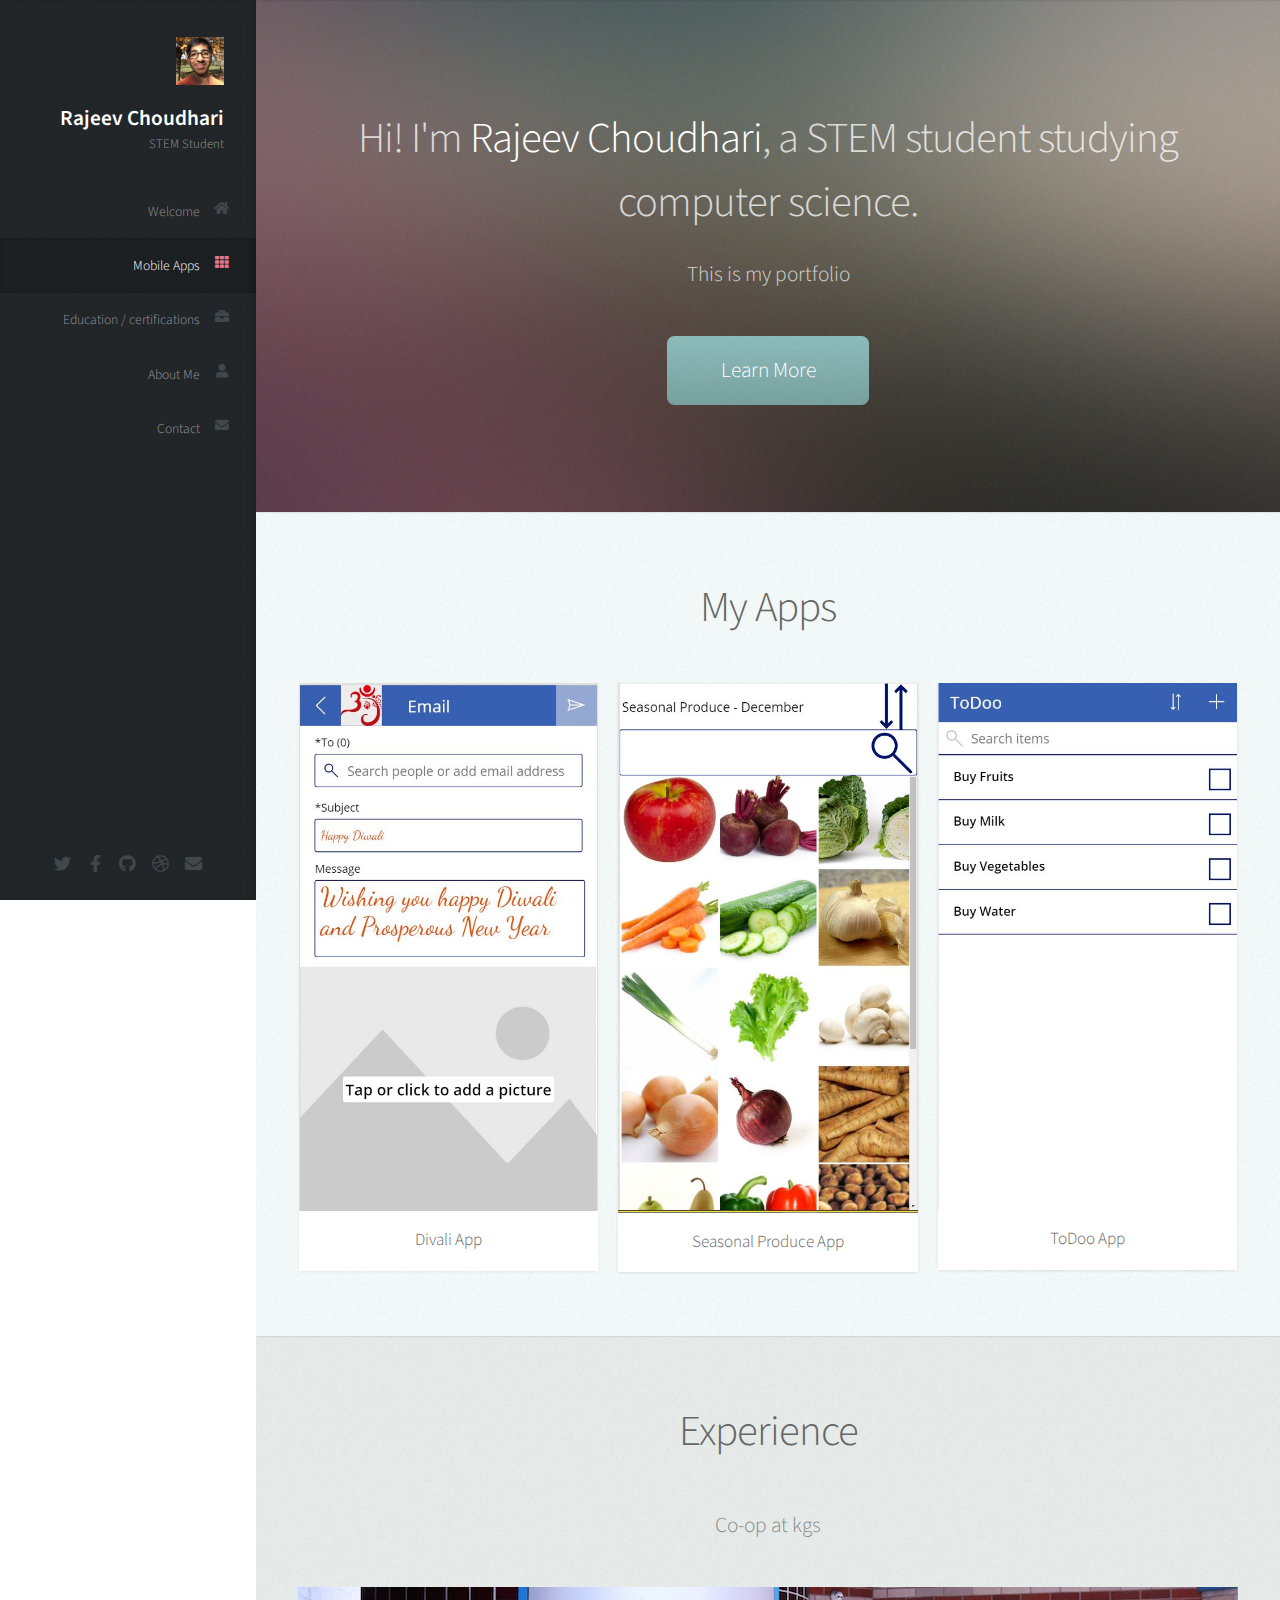
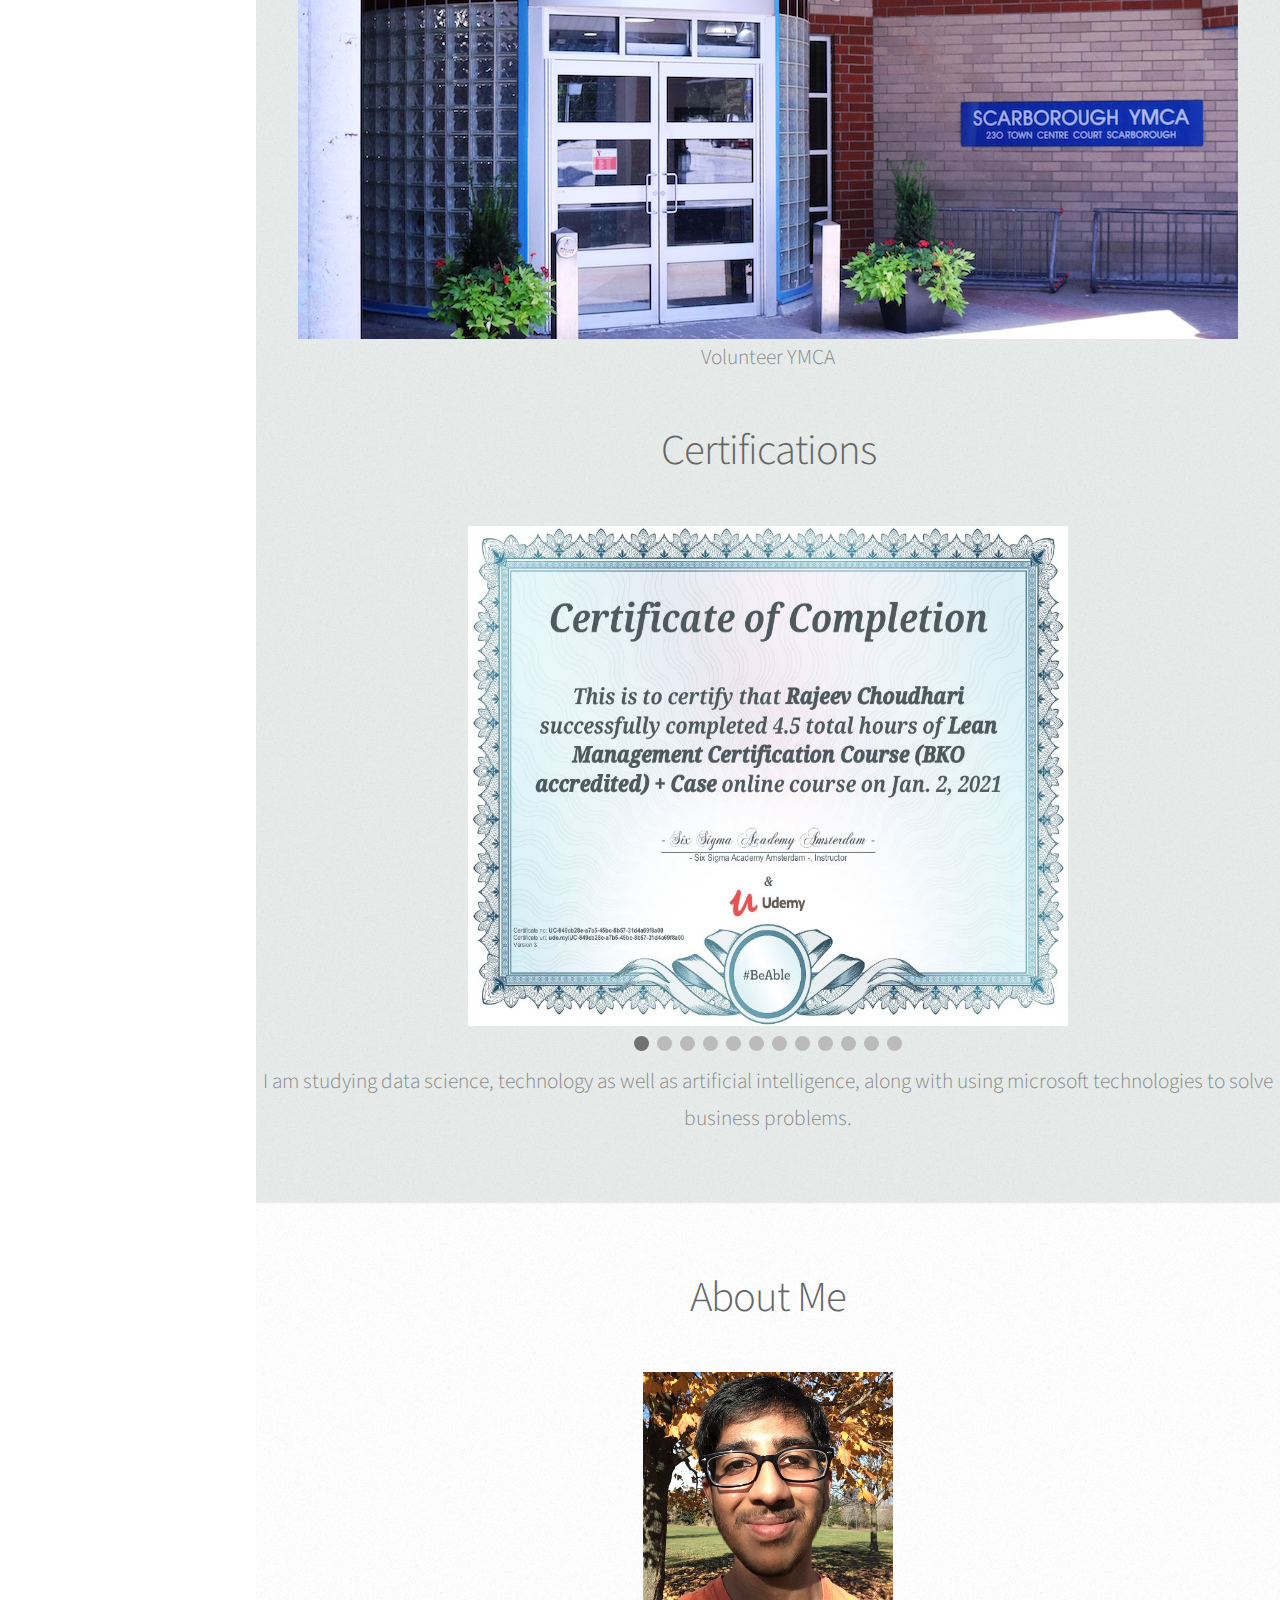
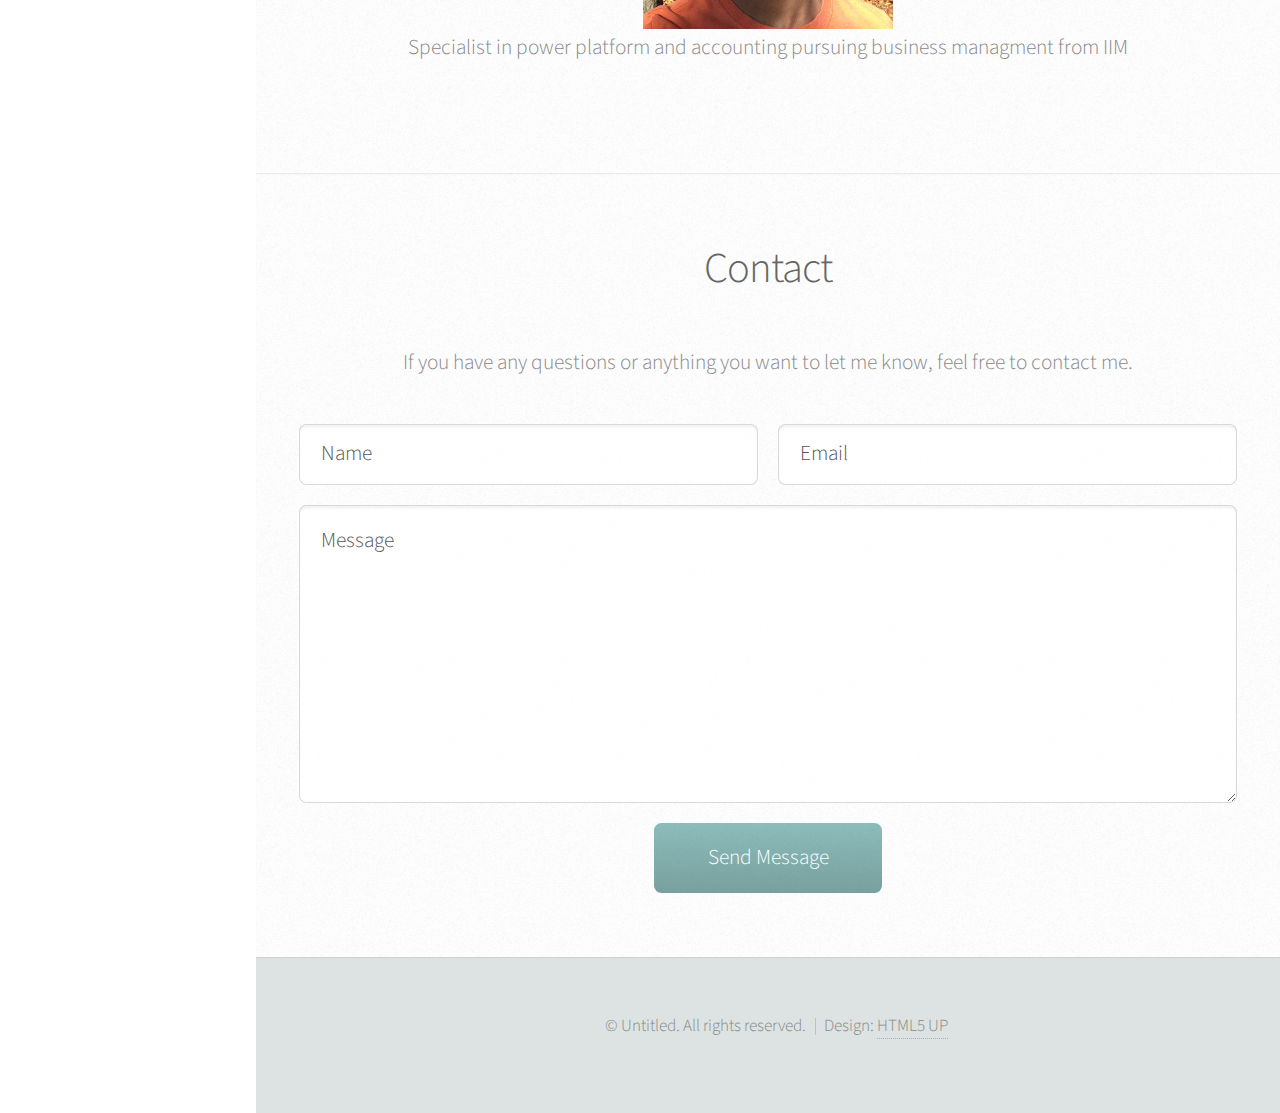
==== index.html @ 7d23c3e7 "Update index.html" ====
<!DOCTYPE HTML>
	<!--
		Prologue by HTML5 UP
		html5up.net | @ajlkn
		Free for personal and commercial use under the CCA 3.0 license (html5up.net/license)
	-->
	<html>
		<head>
			<title>Prologue by HTML5 UP</title>
			<meta charset="utf-8" />
			<meta name="viewport" content="width=device-width, initial-scale=1, user-scalable=no" />
			<link rel="stylesheet" href="assets/css/main.css" />
			<link rel="stylesheet" href="assets/css/style.css" />
		</head>
		<body class="is-preload">

			<!-- Header -->
				<div id="header">

					<div class="top">

						<!-- Logo -->
							<div id="logo">
								<span class="image avatar48"><img src="images/MySelfie.JPG" alt="" /></span>
								<h1 id="title">Rajeev Choudhari</h1>
								<p>STEM Student</p>
							</div>

						<!-- Nav -->
							<nav id="nav">
								<ul>
									<li><a href="#top" id="top-link"><span class="icon solid fa-home">Welcome</span></a></li>
									<li><a href="#portfolio" id="portfolio-link"><span class="icon solid fa-th">Mobile Apps</span></a></li>
									<li><a href="#experience" id="experience-Link"><span class= "icon solid fa-briefcase">Education / certifications</span></a></li>
									<li><a href="#about" id="about-link"><span class="icon solid fa-user">About Me</span></a></li>
									<li><a href="#contact" id="contact-link"><span class="icon solid fa-envelope">Contact</span></a></li>
								</ul>
							</nav>

					</div>

					<div class="bottom">

						<!-- Social Icons -->
							<ul class="icons">
								<li><a href="#" class="icon brands fa-twitter"><span class="label">Twitter</span></a></li>
								<li><a href="#" class="icon brands fa-facebook-f"><span class="label">Facebook</span></a></li>
								<li><a href="#" class="icon brands fa-github"><span class="label">Github</span></a></li>
								<li><a href="#" class="icon brands fa-dribbble"><span class="label">Dribbble</span></a></li>
								<li><a href="#" class="icon solid fa-envelope"><span class="label">Email</span></a></li>
							</ul>

					</div>

				</div>

			<!-- Main -->
				<div id="main">

					<!-- Intro -->
						<section id="top" class="one dark cover">
							<div class="container">

								<header>
									<h2 class="alt">Hi! I'm <strong>Rajeev Choudhari</strong>, a STEM student studying<br />
									computer science.</h2>
									
									<p>
									This is my portfolio
									</p>
								</header>

								<footer>
									<a href="#portfolio" class="button scrolly">Learn More</a>
								</footer>

							</div>
						</section>

					<!-- Portfolio -->
					
						<section id="portfolio" class="two">
							<div class="container">

								
								
								<header>
									<h2>My Apps</h2>
								</header>

								
								

								<div class="row">
									<div class="col-4 col-12-mobile">
									
									
									
									
									
					<article class="item">				
																
								<!-- Slideshow container -->
	<div class="slideshow-container2">

	  <!-- Full-width images with number and caption text -->
			<div class="mySlides2 fade">
		<div class="numbertext"> </div>
		<img src="images/Divali1.JPG"  style="width:100%">
	  </div>
	  
		  <div class="mySlides2 fade">
		<div class="numbertext"></div>
		<img src="images/Divali2.JPG"  style="width:100%">
	  </div>
	  
	  <div class="mySlides2 fade">
		<div class="numbertext"></div>
		<img src="images/Divali3.JPG"  style="width:100%">
	  </div>

	  <div class="mySlides2 fade">
		<div class="numbertext"></div>
		<img src="images/Divali4.JPG"  style="width:100%">>
	  </div>

	  <div class="mySlides2 fade">
		<div class="numbertext"></div>
		<img src="images/Divali5.JPG"  style="width:100%">>
	  </div>

	</div>
	<!-- The dots/circles -->
	<div style="text-align:center">
	  <span class="dot2" onclick="currentSlide2(1)"></span>
	  <span class="dot2" onclick="currentSlide2(2)"></span>
	  <span class="dot2" onclick="currentSlide2(3)"></span>
	  <span class="dot2" onclick="currentSlide2(4)"></span>
	  <span class="dot2" onclick="currentSlide2(5)"></span>
	</div>

											<header>
												<h3>Divali App</h3>
											</header>
											</article>
											</div>
	<script>
	  var slideIndex2 = 0;
	showSlides2();

	function showSlides2() {
	  var x;
	  var slides2 = document.getElementsByClassName("mySlides2");
	  var dots2 = document.getElementsByClassName("dot2");
	  for (x = 0; x < slides2.length; x++) {
		slides2[x].style.display = "none";
	  }
	  for (x = 0; x < dots2.length; x++) {
		  dots2[x].className = dots2[x].className.replace(" active", "");
	  }
	  slideIndex2++;
	  if (slideIndex2 > slides2.length) {slideIndex2 = 1}
	  slides2[slideIndex2-1].style.display = "block";
	  dots2[slideIndex2-1].className += " active";
	  setTimeout(showSlides2, 2000); // Change image every 2 seconds
	}
	</script>						<div class="col-4 col-12-mobile">
										<article class="item">
									<article class="item">
										
											<a href="#" class="image fit"><img src="images/SeasonalProduce.JPG" alt="" /></a>
											
											<header>
												<h3>Seasonal Produce App</h3>
											</header>
										</article>
										</div>
										
										<div class="col-4 col-12-mobile">
										<article class="item">
										<article class="item">
											<a href="#" class="image fit"><img src="images/ToDoo.JPG" alt="" /></a>
											<header>
												<h3>ToDoo App</h3>
											</header>
										</article>
									
									
										
									</div>
								</div>

							</div>
							
							
						</section>


									<!-- Experience -->
					<section id="experience" class="four">
						<div class="container">
							<header>
								<h2>Experience</h2>
							</header>
							
							<p> Co-op at kgs</p>

						</div>
						
							
							<img src="images/YMCA.JPG">
							
							<p>Volunteer YMCA</p>
							
							
							<header>
									<h2>Certifications</h2>
								</header>
								
								
								
								
								<!-- Slideshow container -->
	<div class="slideshow-container">

	  <!-- Full-width images with number and caption text -->
	  
	  <div class="mySlides fade">
		<div class="numbertext">1 / 12</div>
		<img src="images/Lean.JPG" Height = 500 width = 600>
	  </div>
	  
	  	  <div class="mySlides fade">
		<div class="numbertext">2/ 12</div>
		<img src="images/ExcelPowerBI.JPG" Height = 500 width = 600>
	  </div>
	  
	  	  	  <div class="mySlides fade">
		<div class="numbertext">3 / 12</div>
		<img src="images/SQL.JPG" Height = 500 width = 600>
	  </div>
	  
			<div class="mySlides fade">
		<div class="numbertext">4 / 12</div>
		<img src="images/FinancialStatements.JPG" Height = 500 width = 600>
	  </div>
	  
		  <div class="mySlides fade">
		<div class="numbertext">5 / 12</div>
		<img src="images/ExcelPowerBI.JPG" Height = 500 width = 600>
	  </div>
	  
	  <div class="mySlides fade">
		<div class="numbertext">6 / 12</div>
		<img src="images/RPA.JPG" Height = 500 width = 600>
	  </div>

	  <div class="mySlides fade">
		<div class="numbertext">7 / 12</div>
		<img src="images/DeepLearning.JPG" Height = 500 width = 600>>
	  </div>

	  <div class="mySlides fade">
		<div class="numbertext">8 / 12</div>
		<img src="images/MachineLearning.JPG" Height = 500 width = 600>>
	  </div>
	  
		<div class="mySlides fade">
		<div class="numbertext">9 / 12</div>
		<img src="images/ComputerVision.JPG" Height = 500 width = 600>>
	  </div>
	  
		<div class="mySlides fade">
		<div class="numbertext">10 / 12</div>
		<img src="images/ReinforcementLearning.JPG" Height = 500 width = 600>>
	  </div>
	  
	  		<div class="mySlides fade">
		<div class="numbertext">11 / 12</div>
		<img src="images/Economics.JPG" Height = 500 width = 600>>
	  </div>
	  
	  		<div class="mySlides fade">
		<div class="numbertext">12 / 12</div>
		<img src="images/OM.JPG" Height = 500 width = 600>>
	  </div>
	  
	  <!-- Next and previous buttons -->
	 <!-- <a class="prev" onclick="plusSlides(-1)">&#10094;</a>-->
	 <!-- <a class="next" onclick="plusSlides(1)">&#10095;</a>-->
	</div>
	<!-- The dots/circles -->
	<div style="text-align:center">
	  <span class="dot" onclick="currentSlide(1)"></span>
	  <span class="dot" onclick="currentSlide(2)"></span>
	  <span class="dot" onclick="currentSlide(3)"></span>
	  <span class="dot" onclick="currentSlide(4)"></span>
	  <span class="dot" onclick="currentSlide(5)"></span>
	  <span class="dot" onclick="currentSlide(6)"></span>
	  <span class="dot" onclick="currentSlide(7)"></span>
	  <span class="dot" onclick="currentSlide(8)"></span>
	  <span class="dot" onclick="currentSlide(9)"></span>
	  <span class="dot" onclick="currentSlide(10)"></span>
	  <span class="dot" onclick="currentSlide(11)"></span>
	  <span class="dot" onclick="currentSlide(12)"></span>
	</div>

	<script>
	var slideIndex = 0;
	showSlides();

	function showSlides() {
	  var i;
	  var slides = document.getElementsByClassName("mySlides");
	  var dots = document.getElementsByClassName("dot");
	  for (i = 0; i < slides.length; i++) {
		slides[i].style.display = "none";
	  }
	  for (i = 0; i < dots.length; i++) {
		  dots[i].className = dots[i].className.replace(" active", "");
	  }
	  slideIndex++;
	  if (slideIndex > slides.length) {slideIndex = 1}
	  slides[slideIndex-1].style.display = "block";
	  dots[slideIndex-1].className += " active";
	  setTimeout(showSlides, 3000); // Change image every 4 seconds
	}
	</script>
								

								<p>
								I am studying data science, technology as well as artificial intelligence,
								along with using microsoft technologies to solve business problems.
								</p>
						
					</section>
					
									<!-- About Me -->
						<section id="about" class="five">
							<div class="container">

								<header>
									<h2>About Me</h2>
								</header>

								<a href="#" class="item"><img src="images/MySelfie.JPG" height: auto width=250 /></a>

								<p>Specialist in power platform and accounting pursuing business managment from IIM</p>

							</div>
						</section>
						

					<!-- Contact -->
						<section id="contact" class="six">
							<div class="container">

								<header>
									<h2>Contact</h2>
								</header>

								<p>If you have any questions or anything you want to let me know, feel free to contact me.</p>

								<form method="post" action="#">
									<div class="row">
										<div class="col-6 col-12-mobile"><input type="text" name="name" placeholder="Name" /></div>
										<div class="col-6 col-12-mobile"><input type="text" name="email" placeholder="Email" /></div>
										<div class="col-12">
											<textarea name="message" placeholder="Message"></textarea>
										</div>
										<div class="col-12">
											<input type="submit" value="Send Message" />
										</div>
									</div>
								</form>

							</div>
						</section>

				</div>

			<!-- Footer -->
				<div id="footer">

					<!-- Copyright -->
						<ul class="copyright">
							<li>&copy; Untitled. All rights reserved.</li><li>Design: <a href="http://html5up.net">HTML5 UP</a></li>
						</ul>

				</div>

			<!-- Scripts -->
				<script src="assets/js/jquery.min.js"></script>
				<script src="assets/js/jquery.scrolly.min.js"></script>
				<script src="assets/js/jquery.scrollex.min.js"></script>
				<script src="assets/js/browser.min.js"></script>
				<script src="assets/js/breakpoints.min.js"></script>
				<script src="assets/js/util.js"></script>
				<script src="assets/js/main.js"></script>

		</body>
	</html>
---- assets/css/main.css ----
@import url("fontawesome-all.min.css");
@import url("https://fonts.googleapis.com/css?family=Source+Sans+Pro:300,300italic,400,600");

/*
	Prologue by HTML5 UP
	html5up.net | @ajlkn
	Free for personal and commercial use under the CCA 3.0 license (html5up.net/license)
*/

html, body, div, span, applet, object,
iframe, h1, h2, h3, h4, h5, h6, p, blockquote,
pre, a, abbr, acronym, address, big, cite,
code, del, dfn, em, img, ins, kbd, q, s, samp,
small, strike, strong, sub, sup, tt, var, b,
u, i, center, dl, dt, dd, ol, ul, li, fieldset,
form, label, legend, table, caption, tbody,
tfoot, thead, tr, th, td, article, aside,
canvas, details, embed, figure, figcaption,
footer, header, hgroup, menu, nav, output, ruby,
section, summary, time, mark, audio, video {
	margin: 0;
	padding: 0;
	border: 0;
	font-size: 100%;
	font: inherit;
	vertical-align: baseline;}

article, aside, details, figcaption, figure,
footer, header, hgroup, menu, nav, section {
	display: block;}

body {
	line-height: 1;
}

ol, ul {
	list-style: none;
}

blockquote, q {
	quotes: none;
}

	blockquote:before, blockquote:after, q:before, q:after {
		content: '';
		content: none;
	}

table {
	border-collapse: collapse;
	border-spacing: 0;
}

body {
	-webkit-text-size-adjust: none;
}

mark {
	background-color: transparent;
	color: inherit;
}

input::-moz-focus-inner {
	border: 0;
	padding: 0;
}

input, select, textarea {
	-moz-appearance: none;
	-webkit-appearance: none;
	-ms-appearance: none;
	appearance: none;
}

/* Basic */

	html {
		box-sizing: border-box;
	}

	*, *:before, *:after {
		box-sizing: inherit;
	}

	body {
		background: #fff;
		font-family: 'Source Sans Pro', sans-serif;
		font-size: 19pt;
		font-weight: 300;
		line-height: 1.75em;
		color: #888;
	}

		body.is-preload *, body.is-preload *:before, body.is-preload *:after {
			-moz-animation: none !important;
			-webkit-animation: none !important;
			-ms-animation: none !important;
			animation: none !important;
			-moz-transition: none !important;
			-webkit-transition: none !important;
			-ms-transition: none !important;
			transition: none !important;
		}

	input, textarea, select {
		font-family: 'Source Sans Pro', sans-serif;
		font-size: 19pt;
		font-weight: 300;
		line-height: 1.75em;
		color: #888;
	}

	h1, h2, h3, h4, h5, h6 {
		font-weight: 300;
		color: #666;
		line-height: 1.5em;
	}

	h1 a, h2 a, h3 a, h4 a, h5 a, h6 a {
		color: inherit;
		text-decoration: none;
	}

		h1 a strong, h2 a strong, h3 a strong, h4 a strong, h5 a strong, h6 a strong {
			color: #333;
		}

	h2 {
		font-size: 2em;
		letter-spacing: -1px;
	}

		h2.alt {
			color: #888;
		}

			h2.alt strong {
				color: #666;
			}

	h3 {
		font-size: 1.5em;
	}

	header {
		margin: 0 0 2em 0;
	}

		header > p {
			margin: 1em 0 0 0;
		}

	footer {
		margin: 2em 0 0 0;
	}

	strong, b {
		font-weight: 300;
		color: #666;
	}

	em, i {
		font-style: italic;
	}

	a {
		text-decoration: none;
		color: inherit;
		border-bottom: dotted 1px rgba(128, 128, 128, 0.5);
		-moz-transition: color 0.35s ease-in-out, border-bottom-color 0.35s ease-in-out;
		-webkit-transition: color 0.35s ease-in-out, border-bottom-color 0.35s ease-in-out;
		-ms-transition: color 0.35s ease-in-out, border-bottom-color 0.35s ease-in-out;
		transition: color 0.35s ease-in-out, border-bottom-color 0.35s ease-in-out;
		outline: 0;
	}

		a:hover {
			color: #E27689;
			border-bottom-color: rgba(255, 255, 255, 0);
		}

	sub {
		position: relative;
		top: 0.5em;
		font-size: 0.8em;
	}

	sup {
		position: relative;
		top: -0.5em;
		font-size: 0.8em;
	}

	hr {
		border: 0;
		border-top: solid 1px #ddd;
	}

	blockquote {
		border-left: solid 0.5em #ddd;
		padding: 1em 0 1em 2em;
		font-style: italic;
	}

	p, ul, ol, dl, table {
		margin-bottom: 2em;
	}

	br.clear {
		clear: both;
	}

/* Container */

	.container {
		margin: 0 auto;
		max-width: 100%;
		width: 1400px;
	}

		@media screen and (min-width: 961px) and (max-width: 1880px) {

			.container {
				width: 1200px;
			}

		}

		@media screen and (min-width: 961px) and (max-width: 1620px) {

			.container {
				width: 960px;
			}

		}

		@media screen and (min-width: 961px) and (max-width: 1320px) {

			.container {
				width: 100%;
			}

		}

		@media screen and (max-width: 960px) {

			.container {
				width: 100%;
			}

		}

		@media screen and (max-width: 736px) {

			.container {
				width: 100%;
			}

		}

/* Row */

	.row {
		display: flex;
		flex-wrap: wrap;
		box-sizing: border-box;
		align-items: stretch;
	}

		.row > * {
			box-sizing: border-box;
		}

		.row.gtr-uniform > * > :last-child {
			margin-bottom: 0;
		}

		.row.aln-left {
			justify-content: flex-start;
		}

		.row.aln-center {
			justify-content: center;
		}

		.row.aln-right {
			justify-content: flex-end;
		}

		.row.aln-top {
			align-items: flex-start;
		}

		.row.aln-middle {
			align-items: center;
		}

		.row.aln-bottom {
			align-items: flex-end;
		}

		.row > .imp {
			order: -1;
		}

		.row > .col-1 {
			width: 8.33333%;
		}

		.row > .off-1 {
			margin-left: 8.33333%;
		}

		.row > .col-2 {
			width: 16.66667%;
		}

		.row > .off-2 {
			margin-left: 16.66667%;
		}

		.row > .col-3 {
			width: 25%;
		}

		.row > .off-3 {
			margin-left: 25%;
		}

		.row > .col-4 {
			width: 33.33333%;
		}

		.row > .off-4 {
			margin-left: 33.33333%;
		}

		.row > .col-5 {
			width: 41.66667%;
		}

		.row > .off-5 {
			margin-left: 41.66667%;
		}

		.row > .col-6 {
			width: 50%;
		}

		.row > .off-6 {
			margin-left: 50%;
		}

		.row > .col-7 {
			width: 58.33333%;
		}

		.row > .off-7 {
			margin-left: 58.33333%;
		}

		.row > .col-8 {
			width: 66.66667%;
		}

		.row > .off-8 {
			margin-left: 66.66667%;
		}

		.row > .col-9 {
			width: 75%;
		}

		.row > .off-9 {
			margin-left: 75%;
		}

		.row > .col-10 {
			width: 83.33333%;
		}

		.row > .off-10 {
			margin-left: 83.33333%;
		}

		.row > .col-11 {
			width: 91.66667%;
		}

		.row > .off-11 {
			margin-left: 91.66667%;
		}

		.row > .col-12 {
			width: 100%;
		}

		.row > .off-12 {
			margin-left: 100%;
		}

		.row.gtr-0 {
			margin-top: 0px;
			margin-left: 0px;
		}

			.row.gtr-0 > * {
				padding: 0px 0 0 0px;
			}

			.row.gtr-0.gtr-uniform {
				margin-top: 0px;
			}

				.row.gtr-0.gtr-uniform > * {
					padding-top: 0px;
				}

		.row.gtr-25 {
			margin-top: -10px;
			margin-left: -10px;
		}

			.row.gtr-25 > * {
				padding: 10px 0 0 10px;
			}

			.row.gtr-25.gtr-uniform {
				margin-top: -10px;
			}

				.row.gtr-25.gtr-uniform > * {
					padding-top: 10px;
				}

		.row.gtr-50 {
			margin-top: -20px;
			margin-left: -20px;
		}

			.row.gtr-50 > * {
				padding: 20px 0 0 20px;
			}

			.row.gtr-50.gtr-uniform {
				margin-top: -20px;
			}

				.row.gtr-50.gtr-uniform > * {
					padding-top: 20px;
				}

		.row {
			margin-top: -40px;
			margin-left: -40px;
		}

			.row > * {
				padding: 40px 0 0 40px;
			}

			.row.gtr-uniform {
				margin-top: -40px;
			}

				.row.gtr-uniform > * {
					padding-top: 40px;
				}

		.row.gtr-150 {
			margin-top: -60px;
			margin-left: -60px;
		}

			.row.gtr-150 > * {
				padding: 60px 0 0 60px;
			}

			.row.gtr-150.gtr-uniform {
				margin-top: -60px;
			}

				.row.gtr-150.gtr-uniform > * {
					padding-top: 60px;
				}

		.row.gtr-200 {
			margin-top: -80px;
			margin-left: -80px;
		}

			.row.gtr-200 > * {
				padding: 80px 0 0 80px;
			}

			.row.gtr-200.gtr-uniform {
				margin-top: -80px;
			}

				.row.gtr-200.gtr-uniform > * {
					padding-top: 80px;
				}

		@media screen and (min-width: 961px) and (max-width: 1880px) {

			.row {
				display: flex;
				flex-wrap: wrap;
				box-sizing: border-box;
				align-items: stretch;
			}

				.row > * {
					box-sizing: border-box;
				}

				.row.gtr-uniform > * > :last-child {
					margin-bottom: 0;
				}

				.row.aln-left {
					justify-content: flex-start;
				}

				.row.aln-center {
					justify-content: center;
				}

				.row.aln-right {
					justify-content: flex-end;
				}

				.row.aln-top {
					align-items: flex-start;
				}

				.row.aln-middle {
					align-items: center;
				}

				.row.aln-bottom {
					align-items: flex-end;
				}

				.row > .imp-wide {
					order: -1;
				}

				.row > .col-1-wide {
					width: 8.33333%;
				}

				.row > .off-1-wide {
					margin-left: 8.33333%;
				}

				.row > .col-2-wide {
					width: 16.66667%;
				}

				.row > .off-2-wide {
					margin-left: 16.66667%;
				}

				.row > .col-3-wide {
					width: 25%;
				}

				.row > .off-3-wide {
					margin-left: 25%;
				}

				.row > .col-4-wide {
					width: 33.33333%;
				}

				.row > .off-4-wide {
					margin-left: 33.33333%;
				}

				.row > .col-5-wide {
					width: 41.66667%;
				}

				.row > .off-5-wide {
					margin-left: 41.66667%;
				}

				.row > .col-6-wide {
					width: 50%;
				}

				.row > .off-6-wide {
					margin-left: 50%;
				}

				.row > .col-7-wide {
					width: 58.33333%;
				}

				.row > .off-7-wide {
					margin-left: 58.33333%;
				}

				.row > .col-8-wide {
					width: 66.66667%;
				}

				.row > .off-8-wide {
					margin-left: 66.66667%;
				}

				.row > .col-9-wide {
					width: 75%;
				}

				.row > .off-9-wide {
					margin-left: 75%;
				}

				.row > .col-10-wide {
					width: 83.33333%;
				}

				.row > .off-10-wide {
					margin-left: 83.33333%;
				}

				.row > .col-11-wide {
					width: 91.66667%;
				}

				.row > .off-11-wide {
					margin-left: 91.66667%;
				}

				.row > .col-12-wide {
					width: 100%;
				}

				.row > .off-12-wide {
					margin-left: 100%;
				}

				.row.gtr-0 {
					margin-top: 0px;
					margin-left: 0px;
				}

					.row.gtr-0 > * {
						padding: 0px 0 0 0px;
					}

					.row.gtr-0.gtr-uniform {
						margin-top: 0px;
					}

						.row.gtr-0.gtr-uniform > * {
							padding-top: 0px;
						}

				.row.gtr-25 {
					margin-top: -10px;
					margin-left: -10px;
				}

					.row.gtr-25 > * {
						padding: 10px 0 0 10px;
					}

					.row.gtr-25.gtr-uniform {
						margin-top: -10px;
					}

						.row.gtr-25.gtr-uniform > * {
							padding-top: 10px;
						}

				.row.gtr-50 {
					margin-top: -20px;
					margin-left: -20px;
				}

					.row.gtr-50 > * {
						padding: 20px 0 0 20px;
					}

					.row.gtr-50.gtr-uniform {
						margin-top: -20px;
					}

						.row.gtr-50.gtr-uniform > * {
							padding-top: 20px;
						}

				.row {
					margin-top: -40px;
					margin-left: -40px;
				}

					.row > * {
						padding: 40px 0 0 40px;
					}

					.row.gtr-uniform {
						margin-top: -40px;
					}

						.row.gtr-uniform > * {
							padding-top: 40px;
						}

				.row.gtr-150 {
					margin-top: -60px;
					margin-left: -60px;
				}

					.row.gtr-150 > * {
						padding: 60px 0 0 60px;
					}

					.row.gtr-150.gtr-uniform {
						margin-top: -60px;
					}

						.row.gtr-150.gtr-uniform > * {
							padding-top: 60px;
						}

				.row.gtr-200 {
					margin-top: -80px;
					margin-left: -80px;
				}

					.row.gtr-200 > * {
						padding: 80px 0 0 80px;
					}

					.row.gtr-200.gtr-uniform {
						margin-top: -80px;
					}

						.row.gtr-200.gtr-uniform > * {
							padding-top: 80px;
						}

		}

		@media screen and (min-width: 961px) and (max-width: 1620px) {

			.row {
				display: flex;
				flex-wrap: wrap;
				box-sizing: border-box;
				align-items: stretch;
			}

				.row > * {
					box-sizing: border-box;
				}

				.row.gtr-uniform > * > :last-child {
					margin-bottom: 0;
				}

				.row.aln-left {
					justify-content: flex-start;
				}

				.row.aln-center {
					justify-content: center;
				}

				.row.aln-right {
					justify-content: flex-end;
				}

				.row.aln-top {
					align-items: flex-start;
				}

				.row.aln-middle {
					align-items: center;
				}

				.row.aln-bottom {
					align-items: flex-end;
				}

				.row > .imp-normal {
					order: -1;
				}

				.row > .col-1-normal {
					width: 8.33333%;
				}

				.row > .off-1-normal {
					margin-left: 8.33333%;
				}

				.row > .col-2-normal {
					width: 16.66667%;
				}

				.row > .off-2-normal {
					margin-left: 16.66667%;
				}

				.row > .col-3-normal {
					width: 25%;
				}

				.row > .off-3-normal {
					margin-left: 25%;
				}

				.row > .col-4-normal {
					width: 33.33333%;
				}

				.row > .off-4-normal {
					margin-left: 33.33333%;
				}

				.row > .col-5-normal {
					width: 41.66667%;
				}

				.row > .off-5-normal {
					margin-left: 41.66667%;
				}

				.row > .col-6-normal {
					width: 50%;
				}

				.row > .off-6-normal {
					margin-left: 50%;
				}

				.row > .col-7-normal {
					width: 58.33333%;
				}

				.row > .off-7-normal {
					margin-left: 58.33333%;
				}

				.row > .col-8-normal {
					width: 66.66667%;
				}

				.row > .off-8-normal {
					margin-left: 66.66667%;
				}

				.row > .col-9-normal {
					width: 75%;
				}

				.row > .off-9-normal {
					margin-left: 75%;
				}

				.row > .col-10-normal {
					width: 83.33333%;
				}

				.row > .off-10-normal {
					margin-left: 83.33333%;
				}

				.row > .col-11-normal {
					width: 91.66667%;
				}

				.row > .off-11-normal {
					margin-left: 91.66667%;
				}

				.row > .col-12-normal {
					width: 100%;
				}

				.row > .off-12-normal {
					margin-left: 100%;
				}

				.row.gtr-0 {
					margin-top: 0px;
					margin-left: 0px;
				}

					.row.gtr-0 > * {
						padding: 0px 0 0 0px;
					}

					.row.gtr-0.gtr-uniform {
						margin-top: 0px;
					}

						.row.gtr-0.gtr-uniform > * {
							padding-top: 0px;
						}

				.row.gtr-25 {
					margin-top: -10px;
					margin-left: -10px;
				}

					.row.gtr-25 > * {
						padding: 10px 0 0 10px;
					}

					.row.gtr-25.gtr-uniform {
						margin-top: -10px;
					}

						.row.gtr-25.gtr-uniform > * {
							padding-top: 10px;
						}

				.row.gtr-50 {
					margin-top: -20px;
					margin-left: -20px;
				}

					.row.gtr-50 > * {
						padding: 20px 0 0 20px;
					}

					.row.gtr-50.gtr-uniform {
						margin-top: -20px;
					}

						.row.gtr-50.gtr-uniform > * {
							padding-top: 20px;
						}

				.row {
					margin-top: -40px;
					margin-left: -40px;
				}

					.row > * {
						padding: 40px 0 0 40px;
					}

					.row.gtr-uniform {
						margin-top: -40px;
					}

						.row.gtr-uniform > * {
							padding-top: 40px;
						}

				.row.gtr-150 {
					margin-top: -60px;
					margin-left: -60px;
				}

					.row.gtr-150 > * {
						padding: 60px 0 0 60px;
					}

					.row.gtr-150.gtr-uniform {
						margin-top: -60px;
					}

						.row.gtr-150.gtr-uniform > * {
							padding-top: 60px;
						}

				.row.gtr-200 {
					margin-top: -80px;
					margin-left: -80px;
				}

					.row.gtr-200 > * {
						padding: 80px 0 0 80px;
					}

					.row.gtr-200.gtr-uniform {
						margin-top: -80px;
					}

						.row.gtr-200.gtr-uniform > * {
							padding-top: 80px;
						}

		}

		@media screen and (min-width: 961px) and (max-width: 1320px) {

			.row {
				display: flex;
				flex-wrap: wrap;
				box-sizing: border-box;
				align-items: stretch;
			}

				.row > * {
					box-sizing: border-box;
				}

				.row.gtr-uniform > * > :last-child {
					margin-bottom: 0;
				}

				.row.aln-left {
					justify-content: flex-start;
				}

				.row.aln-center {
					justify-content: center;
				}

				.row.aln-right {
					justify-content: flex-end;
				}

				.row.aln-top {
					align-items: flex-start;
				}

				.row.aln-middle {
					align-items: center;
				}

				.row.aln-bottom {
					align-items: flex-end;
				}

				.row > .imp-narrow {
					order: -1;
				}

				.row > .col-1-narrow {
					width: 8.33333%;
				}

				.row > .off-1-narrow {
					margin-left: 8.33333%;
				}

				.row > .col-2-narrow {
					width: 16.66667%;
				}

				.row > .off-2-narrow {
					margin-left: 16.66667%;
				}

				.row > .col-3-narrow {
					width: 25%;
				}

				.row > .off-3-narrow {
					margin-left: 25%;
				}

				.row > .col-4-narrow {
					width: 33.33333%;
				}

				.row > .off-4-narrow {
					margin-left: 33.33333%;
				}

				.row > .col-5-narrow {
					width: 41.66667%;
				}

				.row > .off-5-narrow {
					margin-left: 41.66667%;
				}

				.row > .col-6-narrow {
					width: 50%;
				}

				.row > .off-6-narrow {
					margin-left: 50%;
				}

				.row > .col-7-narrow {
					width: 58.33333%;
				}

				.row > .off-7-narrow {
					margin-left: 58.33333%;
				}

				.row > .col-8-narrow {
					width: 66.66667%;
				}

				.row > .off-8-narrow {
					margin-left: 66.66667%;
				}

				.row > .col-9-narrow {
					width: 75%;
				}

				.row > .off-9-narrow {
					margin-left: 75%;
				}

				.row > .col-10-narrow {
					width: 83.33333%;
				}

				.row > .off-10-narrow {
					margin-left: 83.33333%;
				}

				.row > .col-11-narrow {
					width: 91.66667%;
				}

				.row > .off-11-narrow {
					margin-left: 91.66667%;
				}

				.row > .col-12-narrow {
					width: 100%;
				}

				.row > .off-12-narrow {
					margin-left: 100%;
				}

				.row.gtr-0 {
					margin-top: 0px;
					margin-left: 0px;
				}

					.row.gtr-0 > * {
						padding: 0px 0 0 0px;
					}

					.row.gtr-0.gtr-uniform {
						margin-top: 0px;
					}

						.row.gtr-0.gtr-uniform > * {
							padding-top: 0px;
						}

				.row.gtr-25 {
					margin-top: -5px;
					margin-left: -5px;
				}

					.row.gtr-25 > * {
						padding: 5px 0 0 5px;
					}

					.row.gtr-25.gtr-uniform {
						margin-top: -5px;
					}

						.row.gtr-25.gtr-uniform > * {
							padding-top: 5px;
						}

				.row.gtr-50 {
					margin-top: -10px;
					margin-left: -10px;
				}

					.row.gtr-50 > * {
						padding: 10px 0 0 10px;
					}

					.row.gtr-50.gtr-uniform {
						margin-top: -10px;
					}

						.row.gtr-50.gtr-uniform > * {
							padding-top: 10px;
						}

				.row {
					margin-top: -20px;
					margin-left: -20px;
				}

					.row > * {
						padding: 20px 0 0 20px;
					}

					.row.gtr-uniform {
						margin-top: -20px;
					}

						.row.gtr-uniform > * {
							padding-top: 20px;
						}

				.row.gtr-150 {
					margin-top: -30px;
					margin-left: -30px;
				}

					.row.gtr-150 > * {
						padding: 30px 0 0 30px;
					}

					.row.gtr-150.gtr-uniform {
						margin-top: -30px;
					}

						.row.gtr-150.gtr-uniform > * {
							padding-top: 30px;
						}

				.row.gtr-200 {
					margin-top: -40px;
					margin-left: -40px;
				}

					.row.gtr-200 > * {
						padding: 40px 0 0 40px;
					}

					.row.gtr-200.gtr-uniform {
						margin-top: -40px;
					}

						.row.gtr-200.gtr-uniform > * {
							padding-top: 40px;
						}

		}

		@media screen and (max-width: 960px) {

			.row {
				display: flex;
				flex-wrap: wrap;
				box-sizing: border-box;
				align-items: stretch;
			}

				.row > * {
					box-sizing: border-box;
				}

				.row.gtr-uniform > * > :last-child {
					margin-bottom: 0;
				}

				.row.aln-left {
					justify-content: flex-start;
				}

				.row.aln-center {
					justify-content: center;
				}

				.row.aln-right {
					justify-content: flex-end;
				}

				.row.aln-top {
					align-items: flex-start;
				}

				.row.aln-middle {
					align-items: center;
				}

				.row.aln-bottom {
					align-items: flex-end;
				}

				.row > .imp-narrower {
					order: -1;
				}

				.row > .col-1-narrower {
					width: 8.33333%;
				}

				.row > .off-1-narrower {
					margin-left: 8.33333%;
				}

				.row > .col-2-narrower {
					width: 16.66667%;
				}

				.row > .off-2-narrower {
					margin-left: 16.66667%;
				}

				.row > .col-3-narrower {
					width: 25%;
				}

				.row > .off-3-narrower {
					margin-left: 25%;
				}

				.row > .col-4-narrower {
					width: 33.33333%;
				}

				.row > .off-4-narrower {
					margin-left: 33.33333%;
				}

				.row > .col-5-narrower {
					width: 41.66667%;
				}

				.row > .off-5-narrower {
					margin-left: 41.66667%;
				}

				.row > .col-6-narrower {
					width: 50%;
				}

				.row > .off-6-narrower {
					margin-left: 50%;
				}

				.row > .col-7-narrower {
					width: 58.33333%;
				}

				.row > .off-7-narrower {
					margin-left: 58.33333%;
				}

				.row > .col-8-narrower {
					width: 66.66667%;
				}

				.row > .off-8-narrower {
					margin-left: 66.66667%;
				}

				.row > .col-9-narrower {
					width: 75%;
				}

				.row > .off-9-narrower {
					margin-left: 75%;
				}

				.row > .col-10-narrower {
					width: 83.33333%;
				}

				.row > .off-10-narrower {
					margin-left: 83.33333%;
				}

				.row > .col-11-narrower {
					width: 91.66667%;
				}

				.row > .off-11-narrower {
					margin-left: 91.66667%;
				}

				.row > .col-12-narrower {
					width: 100%;
				}

				.row > .off-12-narrower {
					margin-left: 100%;
				}

				.row.gtr-0 {
					margin-top: 0px;
					margin-left: 0px;
				}

					.row.gtr-0 > * {
						padding: 0px 0 0 0px;
					}

					.row.gtr-0.gtr-uniform {
						margin-top: 0px;
					}

						.row.gtr-0.gtr-uniform > * {
							padding-top: 0px;
						}

				.row.gtr-25 {
					margin-top: -5px;
					margin-left: -5px;
				}

					.row.gtr-25 > * {
						padding: 5px 0 0 5px;
					}

					.row.gtr-25.gtr-uniform {
						margin-top: -5px;
					}

						.row.gtr-25.gtr-uniform > * {
							padding-top: 5px;
						}

				.row.gtr-50 {
					margin-top: -10px;
					margin-left: -10px;
				}

					.row.gtr-50 > * {
						padding: 10px 0 0 10px;
					}

					.row.gtr-50.gtr-uniform {
						margin-top: -10px;
					}

						.row.gtr-50.gtr-uniform > * {
							padding-top: 10px;
						}

				.row {
					margin-top: -20px;
					margin-left: -20px;
				}

					.row > * {
						padding: 20px 0 0 20px;
					}

					.row.gtr-uniform {
						margin-top: -20px;
					}

						.row.gtr-uniform > * {
							padding-top: 20px;
						}

				.row.gtr-150 {
					margin-top: -30px;
					margin-left: -30px;
				}

					.row.gtr-150 > * {
						padding: 30px 0 0 30px;
					}

					.row.gtr-150.gtr-uniform {
						margin-top: -30px;
					}

						.row.gtr-150.gtr-uniform > * {
							padding-top: 30px;
						}

				.row.gtr-200 {
					margin-top: -40px;
					margin-left: -40px;
				}

					.row.gtr-200 > * {
						padding: 40px 0 0 40px;
					}

					.row.gtr-200.gtr-uniform {
						margin-top: -40px;
					}

						.row.gtr-200.gtr-uniform > * {
							padding-top: 40px;
						}

		}

		@media screen and (max-width: 736px) {

			.row {
				display: flex;
				flex-wrap: wrap;
				box-sizing: border-box;
				align-items: stretch;
			}

				.row > * {
					box-sizing: border-box;
				}

				.row.gtr-uniform > * > :last-child {
					margin-bottom: 0;
				}

				.row.aln-left {
					justify-content: flex-start;
				}

				.row.aln-center {
					justify-content: center;
				}

				.row.aln-right {
					justify-content: flex-end;
				}

				.row.aln-top {
					align-items: flex-start;
				}

				.row.aln-middle {
					align-items: center;
				}

				.row.aln-bottom {
					align-items: flex-end;
				}

				.row > .imp-mobile {
					order: -1;
				}

				.row > .col-1-mobile {
					width: 8.33333%;
				}

				.row > .off-1-mobile {
					margin-left: 8.33333%;
				}

				.row > .col-2-mobile {
					width: 16.66667%;
				}

				.row > .off-2-mobile {
					margin-left: 16.66667%;
				}

				.row > .col-3-mobile {
					width: 25%;
				}

				.row > .off-3-mobile {
					margin-left: 25%;
				}

				.row > .col-4-mobile {
					width: 33.33333%;
				}

				.row > .off-4-mobile {
					margin-left: 33.33333%;
				}

				.row > .col-5-mobile {
					width: 41.66667%;
				}

				.row > .off-5-mobile {
					margin-left: 41.66667%;
				}

				.row > .col-6-mobile {
					width: 50%;
				}

				.row > .off-6-mobile {
					margin-left: 50%;
				}

				.row > .col-7-mobile {
					width: 58.33333%;
				}

				.row > .off-7-mobile {
					margin-left: 58.33333%;
				}

				.row > .col-8-mobile {
					width: 66.66667%;
				}

				.row > .off-8-mobile {
					margin-left: 66.66667%;
				}

				.row > .col-9-mobile {
					width: 75%;
				}

				.row > .off-9-mobile {
					margin-left: 75%;
				}

				.row > .col-10-mobile {
					width: 83.33333%;
				}

				.row > .off-10-mobile {
					margin-left: 83.33333%;
				}

				.row > .col-11-mobile {
					width: 91.66667%;
				}

				.row > .off-11-mobile {
					margin-left: 91.66667%;
				}

				.row > .col-12-mobile {
					width: 100%;
				}

				.row > .off-12-mobile {
					margin-left: 100%;
				}

				.row.gtr-0 {
					margin-top: 0px;
					margin-left: 0px;
				}

					.row.gtr-0 > * {
						padding: 0px 0 0 0px;
					}

					.row.gtr-0.gtr-uniform {
						margin-top: 0px;
					}

						.row.gtr-0.gtr-uniform > * {
							padding-top: 0px;
						}

				.row.gtr-25 {
					margin-top: -5px;
					margin-left: -5px;
				}

					.row.gtr-25 > * {
						padding: 5px 0 0 5px;
					}

					.row.gtr-25.gtr-uniform {
						margin-top: -5px;
					}

						.row.gtr-25.gtr-uniform > * {
							padding-top: 5px;
						}

				.row.gtr-50 {
					margin-top: -10px;
					margin-left: -10px;
				}

					.row.gtr-50 > * {
						padding: 10px 0 0 10px;
					}

					.row.gtr-50.gtr-uniform {
						margin-top: -10px;
					}

						.row.gtr-50.gtr-uniform > * {
							padding-top: 10px;
						}

				.row {
					margin-top: -20px;
					margin-left: -20px;
				}

					.row > * {
						padding: 20px 0 0 20px;
					}

					.row.gtr-uniform {
						margin-top: -20px;
					}

						.row.gtr-uniform > * {
							padding-top: 20px;
						}

				.row.gtr-150 {
					margin-top: -30px;
					margin-left: -30px;
				}

					.row.gtr-150 > * {
						padding: 30px 0 0 30px;
					}

					.row.gtr-150.gtr-uniform {
						margin-top: -30px;
					}

						.row.gtr-150.gtr-uniform > * {
							padding-top: 30px;
						}

				.row.gtr-200 {
					margin-top: -40px;
					margin-left: -40px;
				}

					.row.gtr-200 > * {
						padding: 40px 0 0 40px;
					}

					.row.gtr-200.gtr-uniform {
						margin-top: -40px;
					}

						.row.gtr-200.gtr-uniform > * {
							padding-top: 40px;
						}

		}

/* Sections/Article */

	section, article {
		margin-bottom: 3em;
	}

		section > :last-child,
		section > .container, section:last-child, article > :last-child,
		article > .container, article:last-child {
			margin-bottom: 0;
		}

		.row > section, .row > article {
			margin-bottom: 0;
		}

/* Image */

	.image {
		display: inline-block;
		border: 0;
	}

		.image img {
			display: block;
			width: 100%;
		}

		.image.avatar48 {
			width: 48px;
			height: 48px;
			background: #f00;
		}

			.image.avatar48 img {
				width: 48px;
				height: 48px;
			}

		.image.fit {
			display: block;
			width: 100%;
		}

		.image.featured {
			display: block;
			width: 100%;
			margin: 0 0 2em 0;
		}

		.image.left {
			float: left;
			margin: 0 2em 2em 0;
		}

		.image.centered {
			display: block;
			margin: 0 0 2em 0;
		}

			.image.centered img {
				margin: 0 auto;
				width: auto;
			}

/* List */

	ul {
		list-style: disc;
		padding-left: 1em;
	}

		ul li {
			padding-left: 0.5em;
		}

	ol {
		list-style: decimal;
		padding-left: 1.25em;
	}

		ol li {
			padding-left: 0.25em;
		}

/* Icons */

	ul.icons {
		cursor: default;
		list-style: none;
		padding-left: 0;
	}

		ul.icons li {
			display: inline-block;
			padding-left: 0;
		}

		ul.icons a {
			display: inline-block;
			width: 2em;
			height: 2em;
			line-height: 2em;
			text-align: center;
			border: 0;
		}

/* Form */

	form label {
		display: block;
		text-align: left;
		margin-bottom: 0.5em;
	}

	form input[type="text"],
	form input[type="email"],
	form input[type="password"],
	form select,
	form textarea {
		position: relative;
		-webkit-appearance: none;
		display: block;
		border: 0;
		outline: 0;
		background: #fff;
		background: rgba(255, 255, 255, 0.75);
		width: 100%;
		border-radius: 0.35em;
		padding: 0.75em 1em 0.75em 1em;
		box-shadow: inset 0 0.1em 0.1em 0 rgba(0, 0, 0, 0.05);
		border: solid 1px rgba(0, 0, 0, 0.15);
		-moz-transition: all 0.35s ease-in-out;
		-webkit-transition: all 0.35s ease-in-out;
		-ms-transition: all 0.35s ease-in-out;
		transition: all 0.35s ease-in-out;
	}

		form input[type="text"]:focus,
		form input[type="email"]:focus,
		form input[type="password"]:focus,
		form select:focus,
		form textarea:focus {
			box-shadow: 0 0 2px 1px #8ebebc;
			background: #fff;
		}

	form input[type="text"],
	form input[type="email"],
	form input[type="password"],
	form select {
		line-height: 1.25em;
	}

	form textarea {
		min-height: 14em;
	}

	form ::-webkit-input-placeholder {
		color: #555 !important;
	}

	form :-moz-placeholder {
		color: #555 !important;
	}

	form ::-moz-placeholder {
		color: #555 !important;
	}

	form :-ms-input-placeholder {
		color: #555 !important;
	}

	form ::-moz-focus-inner {
		border: 0;
	}

/* Table */

	table {
		width: 100%;
		text-align: left;
	}

		table tbody tr:nth-child(2n+2) {
			background: #f4f4f4;
		}

		table td {
			padding: 0.5em 1em 0.5em 1em;
		}

		table th {
			text-align: left;
			padding: 0.5em 1em 0.5em 1em;
			color: #fff;
			background: #222729 url("images/overlay.png");
		}

		table thead {
			background: #444;
			color: #fff;
		}

		table tfoot {
			background: #eee;
		}

/* Button */

	input[type="button"],
	input[type="submit"],
	input[type="reset"],
	button,
	.button {
		position: relative;
		display: inline-block;
		border-radius: 0.35em;
		color: #fff !important;
		text-decoration: none;
		padding: 0.75em 2.5em 0.75em 2.5em;
		background-color: #8ebebc;
		border: 0;
		cursor: pointer;
		background-image: -moz-linear-gradient(top, rgba(0, 0, 0, 0), rgba(0, 0, 0, 0.15)), url("images/overlay.png");
		background-image: -webkit-linear-gradient(top, rgba(0, 0, 0, 0), rgba(0, 0, 0, 0.15)), url("images/overlay.png");
		background-image: -ms-linear-gradient(top, rgba(0, 0, 0, 0), rgba(0, 0, 0, 0.15)), url("images/overlay.png");
		background-image: linear-gradient(top, rgba(0, 0, 0, 0), rgba(0, 0, 0, 0.15)), url("images/overlay.png");
		-moz-transition: background-color 0.35s ease-in-out;
		-webkit-transition: background-color 0.35s ease-in-out;
		-ms-transition: background-color 0.35s ease-in-out;
		transition: background-color 0.35s ease-in-out;
	}

		input[type="button"]:hover,
		input[type="submit"]:hover,
		input[type="reset"]:hover,
		button:hover,
		.button:hover {
			background-color: #9ececc;
		}

		input[type="button"]:active,
		input[type="submit"]:active,
		input[type="reset"]:active,
		button:active,
		.button:active {
			background-color: #7eaeac;
		}

/* Item */

	.item {
		box-shadow: 0 0.05em 0.15em 0 rgba(0, 0, 0, 0.05);
		margin-bottom: 40px;
	}

		.item header {
			background: #fff;
			margin: 0;
			padding: 1em 0 1em 0;
			font-size: 0.8em;
		}

			.item header h3 {
				font-size: 1em;
			}

/* Icons */

	.icon {
		text-decoration: none;
		text-decoration: none;
	}

		.icon:before {
			-moz-osx-font-smoothing: grayscale;
			-webkit-font-smoothing: antialiased;
			display: inline-block;
			font-style: normal;
			font-variant: normal;
			text-rendering: auto;
			line-height: 1;
			text-transform: none !important;
			font-family: 'Font Awesome 5 Free';
			font-weight: 400;
		}

		.icon:before {
			line-height: inherit;
		}

		.icon > .label {
			display: none;
		}

		.icon.solid:before {
			font-weight: 900;
		}

		.icon.brands:before {
			font-family: 'Font Awesome 5 Brands';
		}

/* Header */

	#header {
		display: -moz-flex;
		display: -webkit-flex;
		display: -ms-flex;
		display: flex;
		-moz-flex-direction: column;
		-webkit-flex-direction: column;
		-ms-flex-direction: column;
		flex-direction: column;
		-moz-justify-content: space-between;
		-webkit-justify-content: space-between;
		-ms-justify-content: space-between;
		justify-content: space-between;
		background: #222629 url("images/overlay.png");
		box-shadow: inset -0.25em 0 0.25em 0 rgba(0, 0, 0, 0.1);
		color: #fff;
		height: 100%;
		left: 0;
		overflow-y: auto;
		position: fixed;
		text-align: right;
		top: 0;
		width: 375px;
	}

		#header .top {
			-moz-flex-grow: 1;
			-webkit-flex-grow: 1;
			-ms-flex-grow: 1;
			flex-grow: 1;
		}

		#header .bottom {
			-moz-flex-shrink: 0;
			-webkit-flex-shrink: 0;
			-ms-flex-shrink: 0;
			flex-shrink: 0;
			padding: 1.5em 0 0.75em 0;
		}

			#header .bottom > :last-child {
				margin-bottom: 0;
			}

		#header .icons {
			font-size: 0.8em;
			text-align: center;
		}

			#header .icons a {
				color: #41484c;
				-moz-transition: color 0.35s ease-in-out;
				-webkit-transition: color 0.35s ease-in-out;
				-ms-transition: color 0.35s ease-in-out;
				transition: color 0.35s ease-in-out;
			}

				#header .icons a:hover {
					color: #fff;
				}

	#logo {
		position: relative;
		margin: 1.75em 1.5em 1.5em 1.5em;
		min-height: 48px;
		cursor: default;
	}

		#logo h1 {
			position: relative;
			color: #fff;
			font-weight: 600;
			font-size: 1em;
			line-height: 1em;
		}

		#logo p {
			position: relative;
			display: block;
			font-size: 0.6em;
			color: rgba(255, 255, 255, 0.5);
			line-height: 1.25em;
			margin: 0.5em 0 0 0;
		}

		#logo .image {
			position: absolute;
			left: 0;
			top: 0;
		}

	#nav ul {
		list-style: none;
		padding-left: 0;
		margin-bottom: 0;
	}

		#nav ul li {
			padding-left: 0;
		}

			#nav ul li a {
				display: block;
				padding: 0.5em 1.5em 0.5em 1.5em;
				color: rgba(255, 255, 255, 0.5);
				text-decoration: none;
				outline: 0;
				border: 0;
				-moz-transition: none;
				-webkit-transition: none;
				-ms-transition: none;
				transition: none;
			}

				#nav ul li a span {
					position: relative;
					display: block;
					font-size: 0.8em;
				}

					#nav ul li a span:before {
						position: absolute;
						left: 0;
						color: #41484c;
						text-align: center;
						width: 1.25em;
						line-height: 1.75em;
					}

				#nav ul li a.active {
					background: rgba(0, 0, 0, 0.15);
					box-shadow: inset 0 0 0.25em 0 rgba(0, 0, 0, 0.125);
					color: #fff;
				}

					#nav ul li a.active span:before {
						color: #e27689;
					}

/* Footer */

	#footer {
		margin-left: 375px;
		text-align: center;
		background-color: #dce3e2;
		padding: 3em 0 4em 0;
		box-shadow: inset 0 1px 0 0 rgba(0, 0, 0, 0.05), inset 0 0.1em 0.1em 0 rgba(0, 0, 0, 0.025);
		font-size: 0.8em;
	}

		#footer .copyright {
			cursor: default;
			margin: 0;
		}

			#footer .copyright li {
				display: inline-block;
				line-height: 1em;
				border-left: solid 1px rgba(128, 128, 128, 0.35);
				padding: 0 0 0 0.5em;
				margin: 0 0 0 0.5em;
			}

				#footer .copyright li:first-child {
					border-left: 0;
					padding-left: 0;
					margin-left: 0;
				}

/* Main */

	#main {
		margin-left: 375px;
	}

		#main > section {
			margin: 0;
			overflow: hidden;
			padding: 4em 0;
			box-shadow: inset 0 1px 0 0 rgba(0, 0, 0, 0.05), inset 0 0.1em 0.1em 0 rgba(0, 0, 0, 0.025);
			text-align: center;
			background-image: url("images/overlay.png");
		}

			#main > section.dark {
				color: #ddd;
				color: rgba(255, 255, 255, 0.75);
			}

				#main > section.dark h2, #main > section.dark h3, #main > section.dark h4, #main > section.dark h5, #main > section.dark h6 {
					color: inherit;
				}

				#main > section.dark strong {
					color: #fff;
					border-color: inherit;
				}

				#main > section.dark a {
					color: #fff;
					border-color: inherit;
				}

					#main > section.dark a:hover {
						border-bottom-color: rgba(255, 255, 255, 0);
					}

			#main > section.cover {
				padding: 10em 0;
				background-size: cover;
				background-position: center center;
			}

			#main > section.one {
				background-color: #81918E;
				background-image: url("../../images/banner.jpg");
			}

			#main > section.two {
				background-color: #f5fafa;
			}

			#main > section.three {
				background-color: #ecf1f1;
			}

			#main > section.four {
				background-color: #e8edec;
			}

/* Wide */

	@media screen and (min-width: 961px) and (max-width: 1880px) {

		/* Basic */

			body, input, textarea, select {
				font-size: 17pt;
			}

		/* Header */

			#header {
				width: 300px;
			}

		/* Footer */

			#footer {
				margin-left: 300px;
			}

		/* Main */

			#main {
				margin-left: 300px;
			}

	}

/* Normal */

	@media screen and (min-width: 961px) and (max-width: 1620px) {

		/* Main */

			#main > section {
				padding: 3em 0;
			}

			#main section.cover {
				padding: 5em 0;
			}

	}

/* Narrow */

	@media screen and (min-width: 961px) and (max-width: 1320px) {

		/* Basic */

			body, input, textarea, select {
				font-size: 16pt;
			}

			.container {
				padding: 0 2em 0 2em;
			}

		/* Icons */

			ul.icons li a {
				width: 1.75em;
			}

		/* Item */

			.item {
				margin-bottom: 20px;
			}

		/* Header */

			#header {
				width: 20%;
			}

			#logo .image {
				position: relative;
				margin: 0 0 0.5em 0;
			}

			#nav ul li a {
				font-size: 0.8em;
				padding-top: 0.5em;
				padding-bottom: 0.5em;
			}

				#nav ul li a span {
					padding-right: 2.25em;
				}

					#nav ul li a span:before {
						left: 100%;
						margin-left: -1.25em;
						line-height: 2.25em;
					}

		/* Footer */

			#footer {
				margin-left: 20%;
			}

		/* Main */

			#main {
				margin-left: 20%;
			}

	}

/* Narrower */

	#headerToggle {
		display: none;
	}

	@media screen and (max-width: 960px) {

		/* Basic */

			html, body {
				overflow-x: hidden;
			}

			body, input, textarea, select {
				font-size: 16pt;
			}

			header br {
				display: none;
			}

			.container {
				padding: 0 2em 0 2em;
			}

		/* Item */

			.item {
				margin-bottom: 15px;
			}

		/* Icons */

			ul.icons a {
				width: 1.75em;
				font-size: 1.25em;
			}

		/* Header */

			#header {
				-moz-backface-visibility: hidden;
				-webkit-backface-visibility: hidden;
				-ms-backface-visibility: hidden;
				backface-visibility: hidden;
				-moz-transform: translateX(-275px);
				-webkit-transform: translateX(-275px);
				-ms-transform: translateX(-275px);
				transform: translateX(-275px);
				-moz-transition: -moz-transform 0.5s ease;
				-webkit-transition: -webkit-transform 0.5s ease;
				-ms-transition: -ms-transform 0.5s ease;
				transition: transform 0.5s ease;
				-webkit-overflow-scrolling: touch;
				display: block;
				height: 100%;
				left: 0;
				overflow-y: auto;
				position: fixed;
				top: 0;
				width: 275px;
				z-index: 10002;
				width: 275px;
				background: #222729 url("images/overlay.png");
				box-shadow: inset -0.25em 0 0.25em 0 rgba(0, 0, 0, 0.125);
			}

				#header .top {
					position: relative;
				}

				#header .bottom {
					border-top: solid 1px rgba(255, 255, 255, 0.05);
					box-shadow: 0 -1px 0 0 rgba(0, 0, 0, 0.15);
					padding-top: 2em;
					margin-top: 2em;
					position: relative;
				}

			#logo {
				margin: 1.5em 1.25em 1.25em 1.25em;
			}

			#nav ul li a {
				padding: 0.5em 1.25em 0.5em 1.25em;
			}

			#headerToggle {
				-moz-backface-visibility: hidden;
				-webkit-backface-visibility: hidden;
				-ms-backface-visibility: hidden;
				backface-visibility: hidden;
				-moz-transition: -moz-transform 0.5s ease;
				-webkit-transition: -webkit-transform 0.5s ease;
				-ms-transition: -ms-transform 0.5s ease;
				transition: transform 0.5s ease;
				display: block;
				height: 2.25em;
				left: 0;
				position: fixed;
				top: 0;
				width: 3.25em;
				z-index: 10001;
			}

				#headerToggle .toggle {
					text-decoration: none;
					position: absolute;
					left: 0;
					top: 0;
					width: 100%;
					height: 100%;
					outline: 0;
					border: 0;
				}

					#headerToggle .toggle:before {
						-moz-osx-font-smoothing: grayscale;
						-webkit-font-smoothing: antialiased;
						display: inline-block;
						font-style: normal;
						font-variant: normal;
						text-rendering: auto;
						line-height: 1;
						text-transform: none !important;
						font-family: 'Font Awesome 5 Free';
						font-weight: 900;
					}

					#headerToggle .toggle:before {
						text-decoration: none;
						content: '\f0c9';
						color: #fff;
						font-size: 18px;
						background: rgba(128, 136, 144, 0.5);
						border-radius: 0.35em;
						text-align: center;
						position: absolute;
						left: 0.5em;
						top: 0.5em;
						display: block;
						width: 3.25em;
						height: 2.25em;
						line-height: 2.25em;
					}

			body.header-visible #main {
				-moz-transform: translateX(275px);
				-webkit-transform: translateX(275px);
				-ms-transform: translateX(275px);
				transform: translateX(275px);
			}

			body.header-visible #headerToggle {
				-moz-transform: translateX(275px);
				-webkit-transform: translateX(275px);
				-ms-transform: translateX(275px);
				transform: translateX(275px);
			}

			body.header-visible #header {
				-moz-transform: translateX(0);
				-webkit-transform: translateX(0);
				-ms-transform: translateX(0);
				transform: translateX(0);
			}

		/* Footer */

			#footer {
				margin-left: 0;
			}

		/* Main */

			#main {
				-moz-backface-visibility: hidden;
				-webkit-backface-visibility: hidden;
				-ms-backface-visibility: hidden;
				backface-visibility: hidden;
				-moz-transition: -moz-transform 0.5s ease;
				-webkit-transition: -webkit-transform 0.5s ease;
				-ms-transition: -ms-transform 0.5s ease;
				transition: transform 0.5s ease;
				padding-bottom: 1px;
				margin-left: 0;
			}

				#main > section {
					padding: 3em 0;
				}

				#main section.cover {
					padding: 4em 0;
				}

	}

/* Mobile */

	@media screen and (max-width: 736px) {

		/* Basic */

			body, input, textarea, select {
				font-size: 14pt;
			}

			h2 {
				font-size: 1.5em;
				letter-spacing: 0;
				font-weight: 300;
			}

			.container {
				padding: 0 15px 0 15px;
			}

		/* List */

			ul.icons a {
				width: 2em;
				font-size: 1.25em;
			}

		/* Main */

			#main > section {
				padding: 2em 0;
			}

			#main section.cover {
				padding: 4em 0em;
			}

				#main section.cover header {
					padding: 0 1em;
				}

		/* Footer */

			#footer .copyright li {
				display: block;
				line-height: 1.25em;
				border: 0;
				padding: 0;
				margin: 1em 0 0 0;
			}

				#footer .copyright li:first-child {
					margin-top: 0;
				}

	}
---- assets/css/style.css ----
<meta name="viewport" content="width=device-width, initial-scale=1">
<style>
* {box-sizing: border-box}
.mySlides {display: none}
img {vertical-align: middle;}

/* Slideshow container */
.slideshow-container {
  max-width: 700px;
  position: relative;
  margin: auto;
}

/* Number text (1/3 etc) */
.numbertext {
  color: #f2f2f2;
  font-size: 12px;
  padding: 8px 12px;
  position: absolute;
  top: 0;
}

/* The dots/bullets/indicators */
.dot {
  cursor: pointer;
  height: 15px;
  width: 15px;
  margin: 0 2px;
  background-color: #bbb;
  border-radius: 50%;
  display: inline-block;
  transition: background-color 0.6s ease;
}

.active, .dot:hover {
  background-color: #717171;
}

/* Fading animation */
.fade {
  -webkit-animation-name: fade;
  -webkit-animation-duration: 1.5s;
  animation-name: fade;
  animation-duration: 1.5s;
}

@-webkit-keyframes fade {
  from {opacity: .4} 
  to {opacity: 1}
}

@keyframes fade {
  from {opacity: .4} 
  to {opacity: 1}
}

/* On smaller screens, decrease text size */
@media only screen and (max-width: 300px) {
  .prev, .next,.text {font-size: 11px}
}
</style>
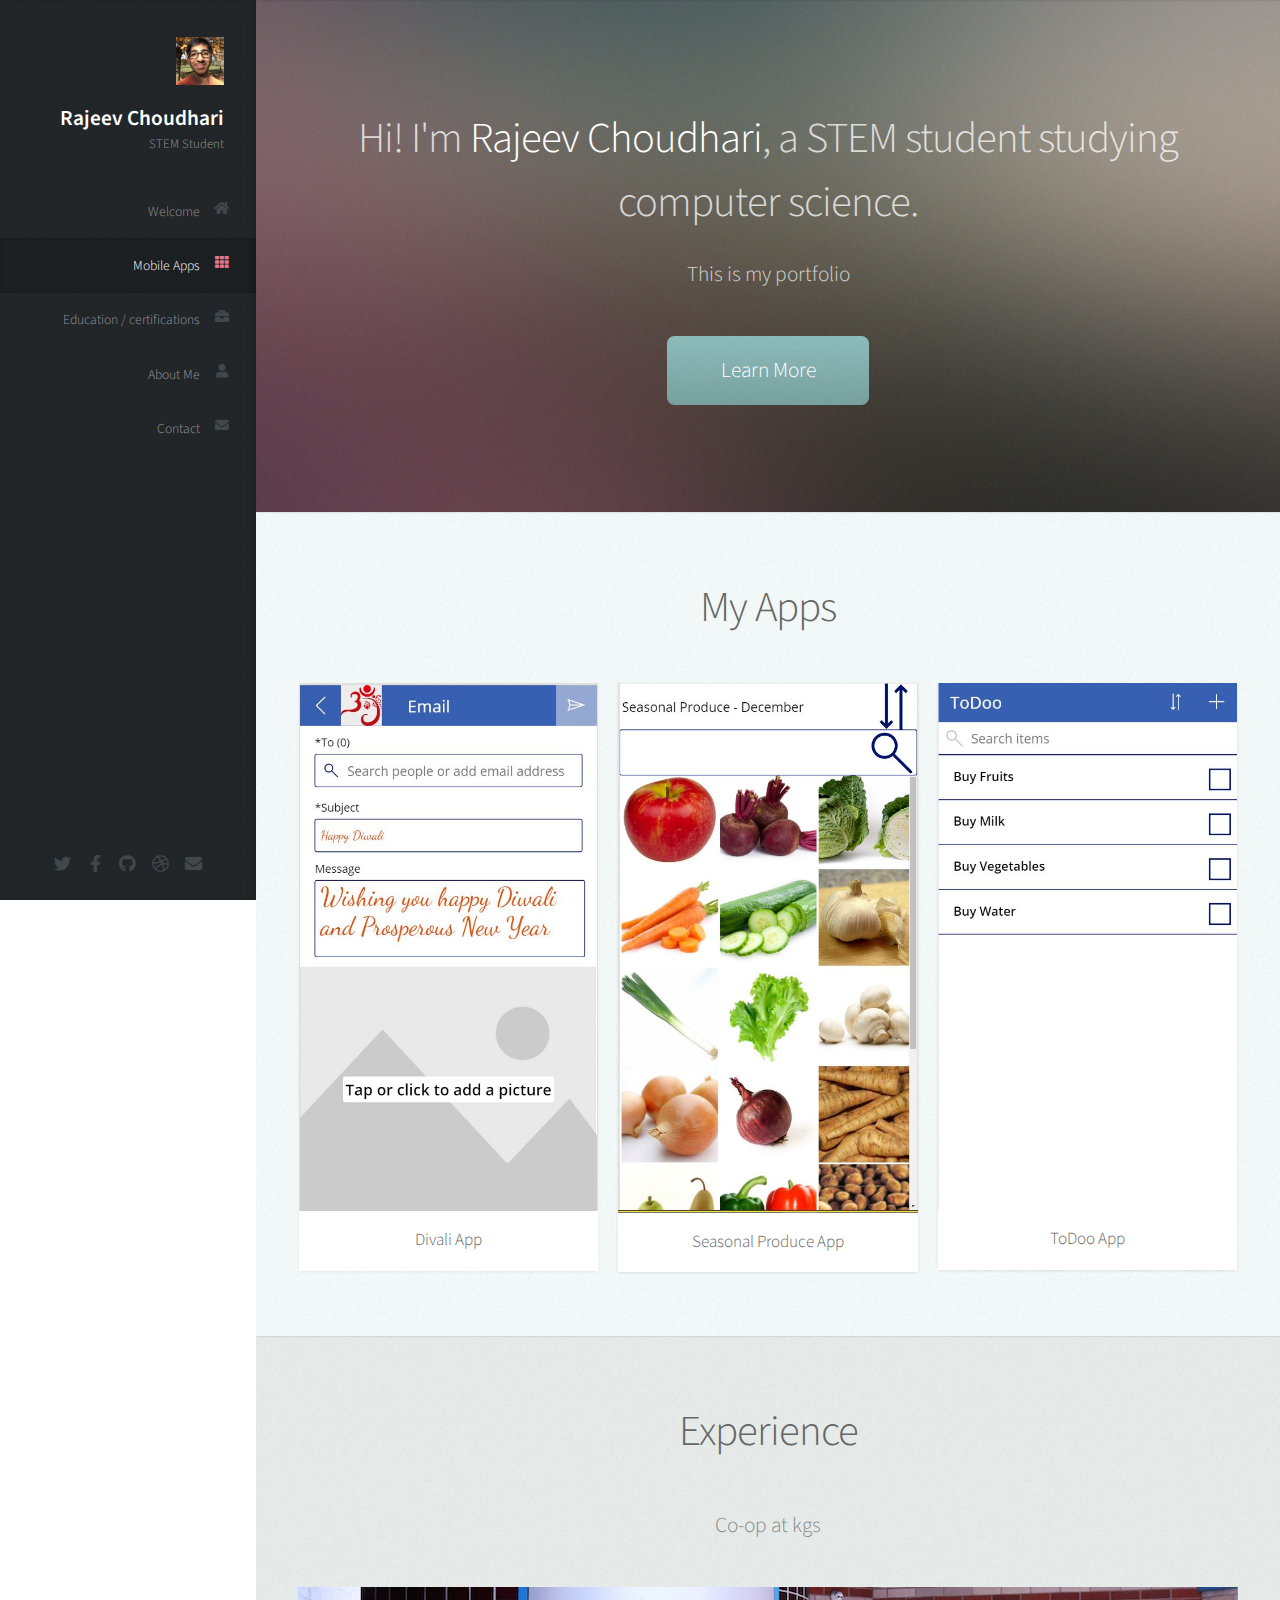
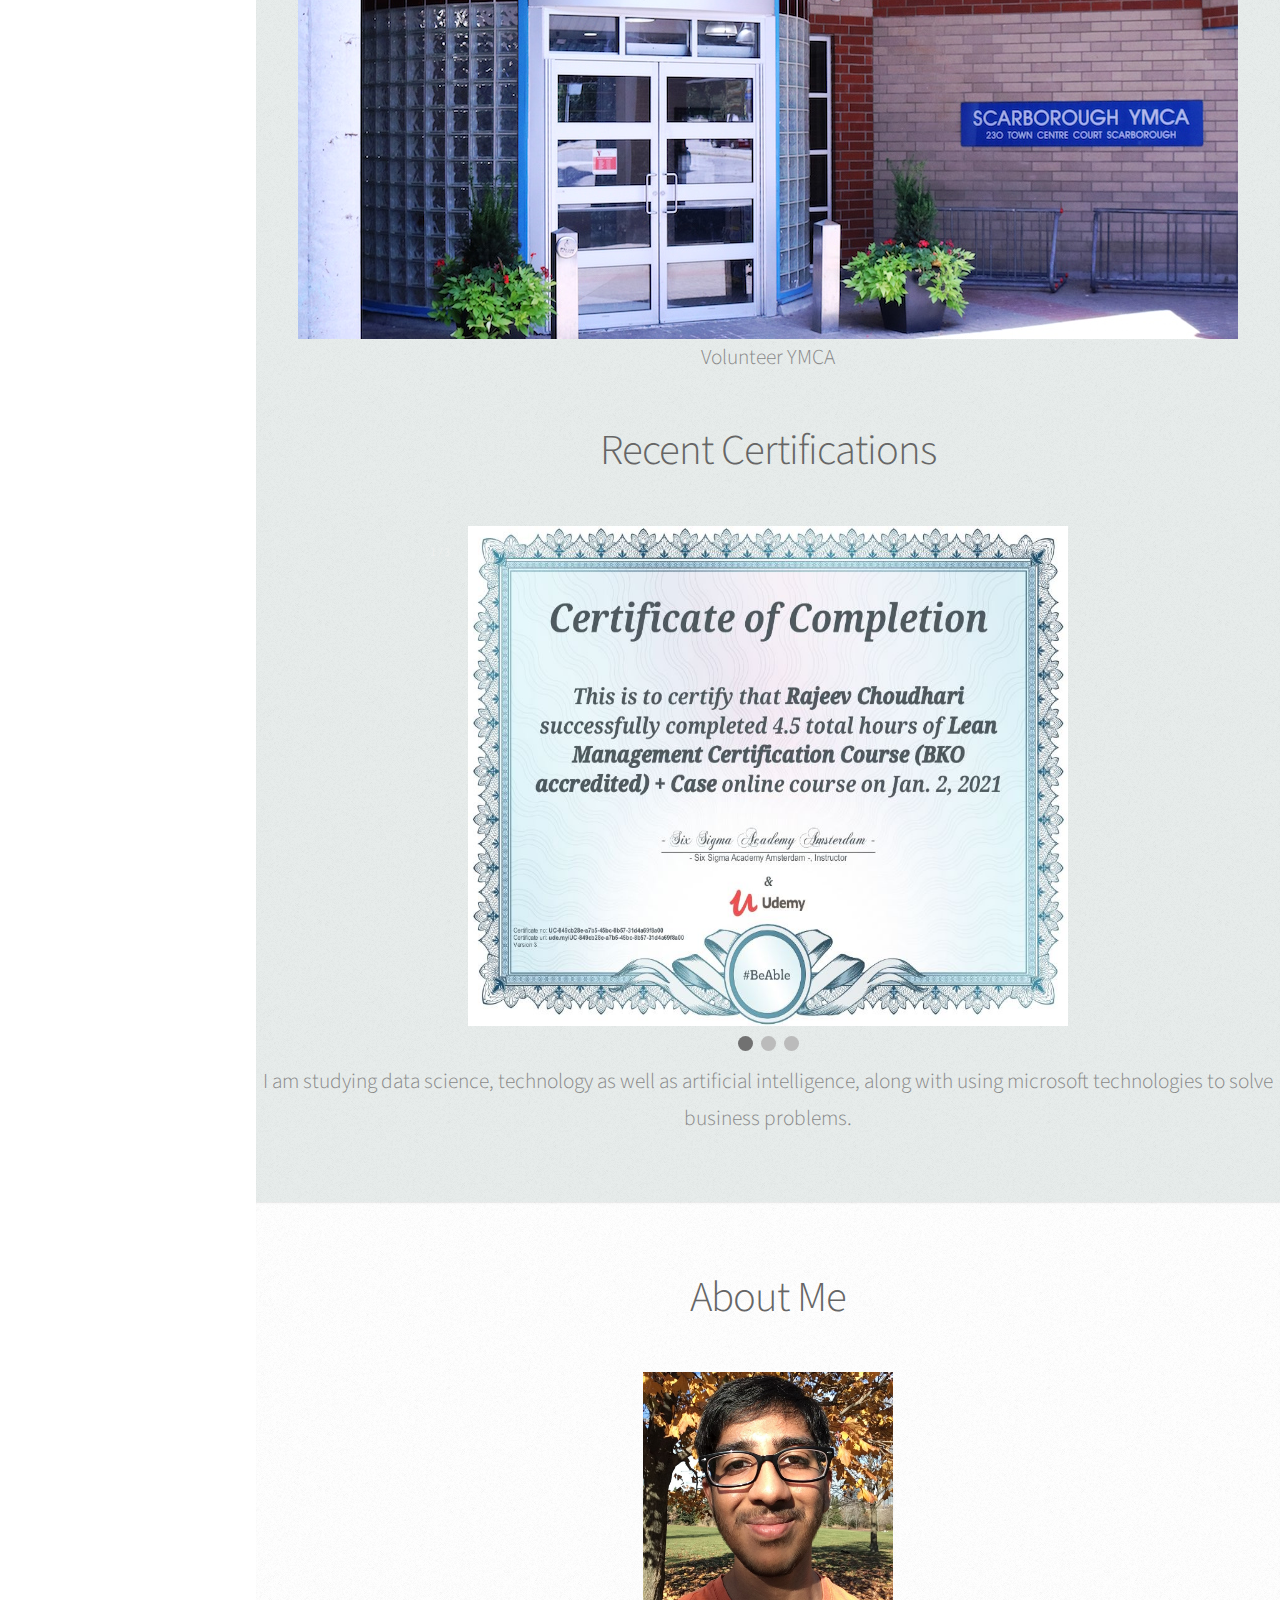
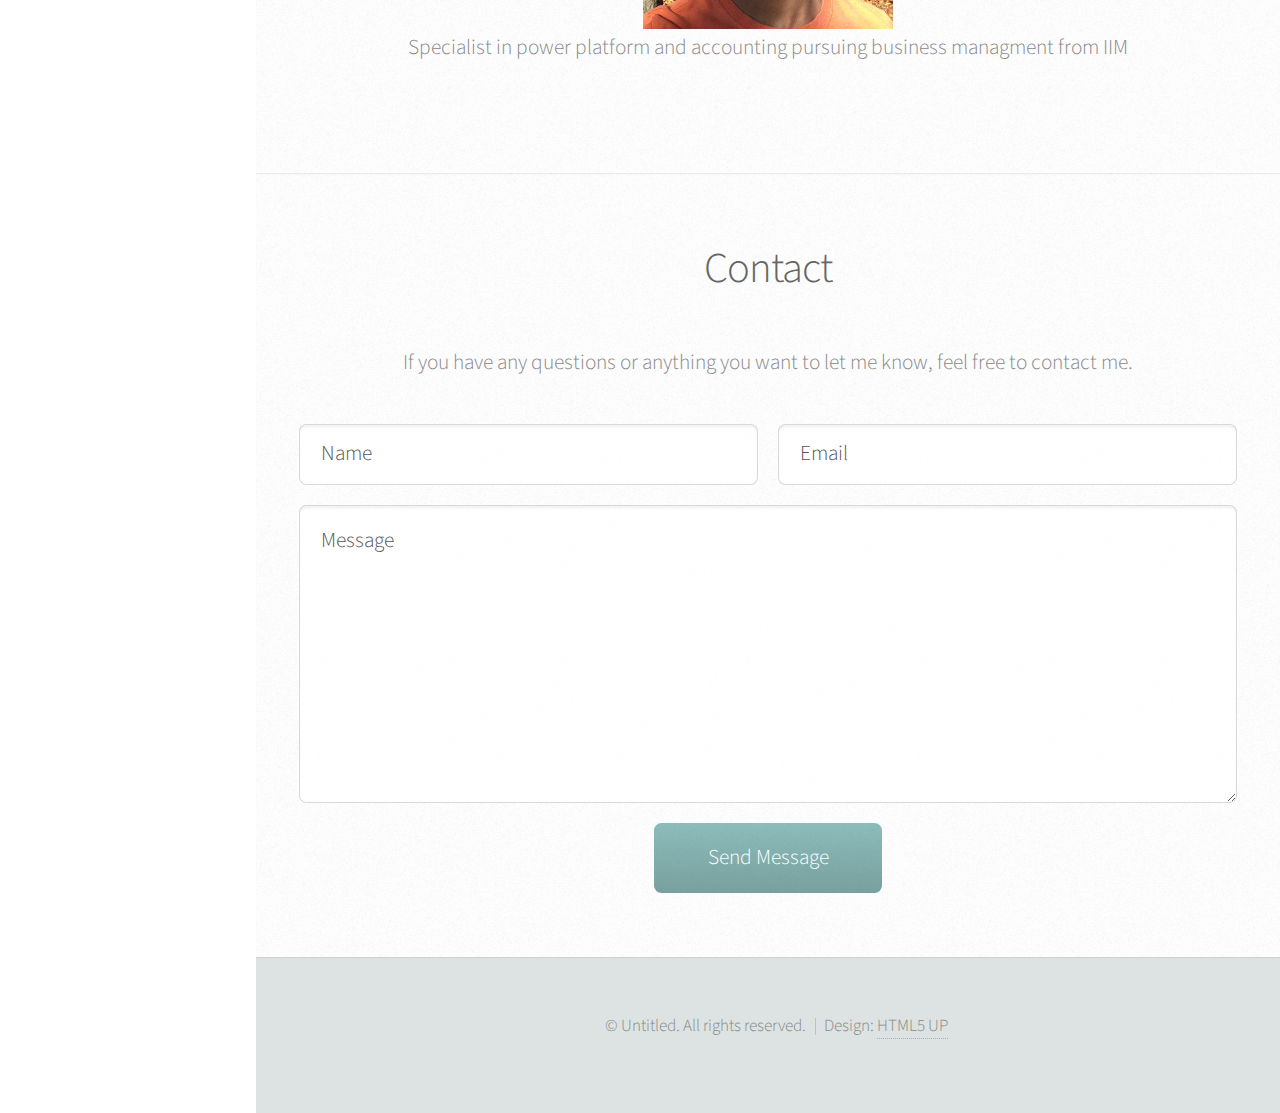
==== commit 8bd6fb63: "Update index.html" ====
--- a/index.html
+++ b/index.html
@@ -196,7 +196,7 @@
 						</section>
 
 
-									<!-- Experience -->
+									<!-- Volunteering -->
 					<section id="experience" class="four">
 						<div class="container">
 							<header>
@@ -214,7 +214,7 @@
 							
 							
 							<header>
-									<h2>Certifications</h2>
+									<h2>Recent Certifications</h2>
 								</header>
 								
 								
@@ -226,64 +226,20 @@
 	  <!-- Full-width images with number and caption text -->
 	  
 	  <div class="mySlides fade">
-		<div class="numbertext">1 / 12</div>
+		<div class="numbertext">1 / 3</div>
 		<img src="images/Lean.JPG" Height = 500 width = 600>
 	  </div>
 	  
 	  	  <div class="mySlides fade">
-		<div class="numbertext">2/ 12</div>
+		<div class="numbertext">2/ 3</div>
 		<img src="images/ExcelPowerBI.JPG" Height = 500 width = 600>
 	  </div>
 	  
-	  	  	  <div class="mySlides fade">
-		<div class="numbertext">3 / 12</div>
-		<img src="images/SQL.JPG" Height = 500 width = 600>
-	  </div>
-	  
-			<div class="mySlides fade">
-		<div class="numbertext">4 / 12</div>
-		<img src="images/FinancialStatements.JPG" Height = 500 width = 600>
-	  </div>
-	  
 		  <div class="mySlides fade">
-		<div class="numbertext">5 / 12</div>
+		<div class="numbertext">3 / 3</div>
 		<img src="images/ExcelPowerBI.JPG" Height = 500 width = 600>
 	  </div>
 	  
-	  <div class="mySlides fade">
-		<div class="numbertext">6 / 12</div>
-		<img src="images/RPA.JPG" Height = 500 width = 600>
-	  </div>
-
-	  <div class="mySlides fade">
-		<div class="numbertext">7 / 12</div>
-		<img src="images/DeepLearning.JPG" Height = 500 width = 600>>
-	  </div>
-
-	  <div class="mySlides fade">
-		<div class="numbertext">8 / 12</div>
-		<img src="images/MachineLearning.JPG" Height = 500 width = 600>>
-	  </div>
-	  
-		<div class="mySlides fade">
-		<div class="numbertext">9 / 12</div>
-		<img src="images/ComputerVision.JPG" Height = 500 width = 600>>
-	  </div>
-	  
-		<div class="mySlides fade">
-		<div class="numbertext">10 / 12</div>
-		<img src="images/ReinforcementLearning.JPG" Height = 500 width = 600>>
-	  </div>
-	  
-	  		<div class="mySlides fade">
-		<div class="numbertext">11 / 12</div>
-		<img src="images/Economics.JPG" Height = 500 width = 600>>
-	  </div>
-	  
-	  		<div class="mySlides fade">
-		<div class="numbertext">12 / 12</div>
-		<img src="images/OM.JPG" Height = 500 width = 600>>
-	  </div>
 	  
 	  <!-- Next and previous buttons -->
 	 <!-- <a class="prev" onclick="plusSlides(-1)">&#10094;</a>-->
@@ -294,15 +250,6 @@
 	  <span class="dot" onclick="currentSlide(1)"></span>
 	  <span class="dot" onclick="currentSlide(2)"></span>
 	  <span class="dot" onclick="currentSlide(3)"></span>
-	  <span class="dot" onclick="currentSlide(4)"></span>
-	  <span class="dot" onclick="currentSlide(5)"></span>
-	  <span class="dot" onclick="currentSlide(6)"></span>
-	  <span class="dot" onclick="currentSlide(7)"></span>
-	  <span class="dot" onclick="currentSlide(8)"></span>
-	  <span class="dot" onclick="currentSlide(9)"></span>
-	  <span class="dot" onclick="currentSlide(10)"></span>
-	  <span class="dot" onclick="currentSlide(11)"></span>
-	  <span class="dot" onclick="currentSlide(12)"></span>
 	</div>
 
 	<script>
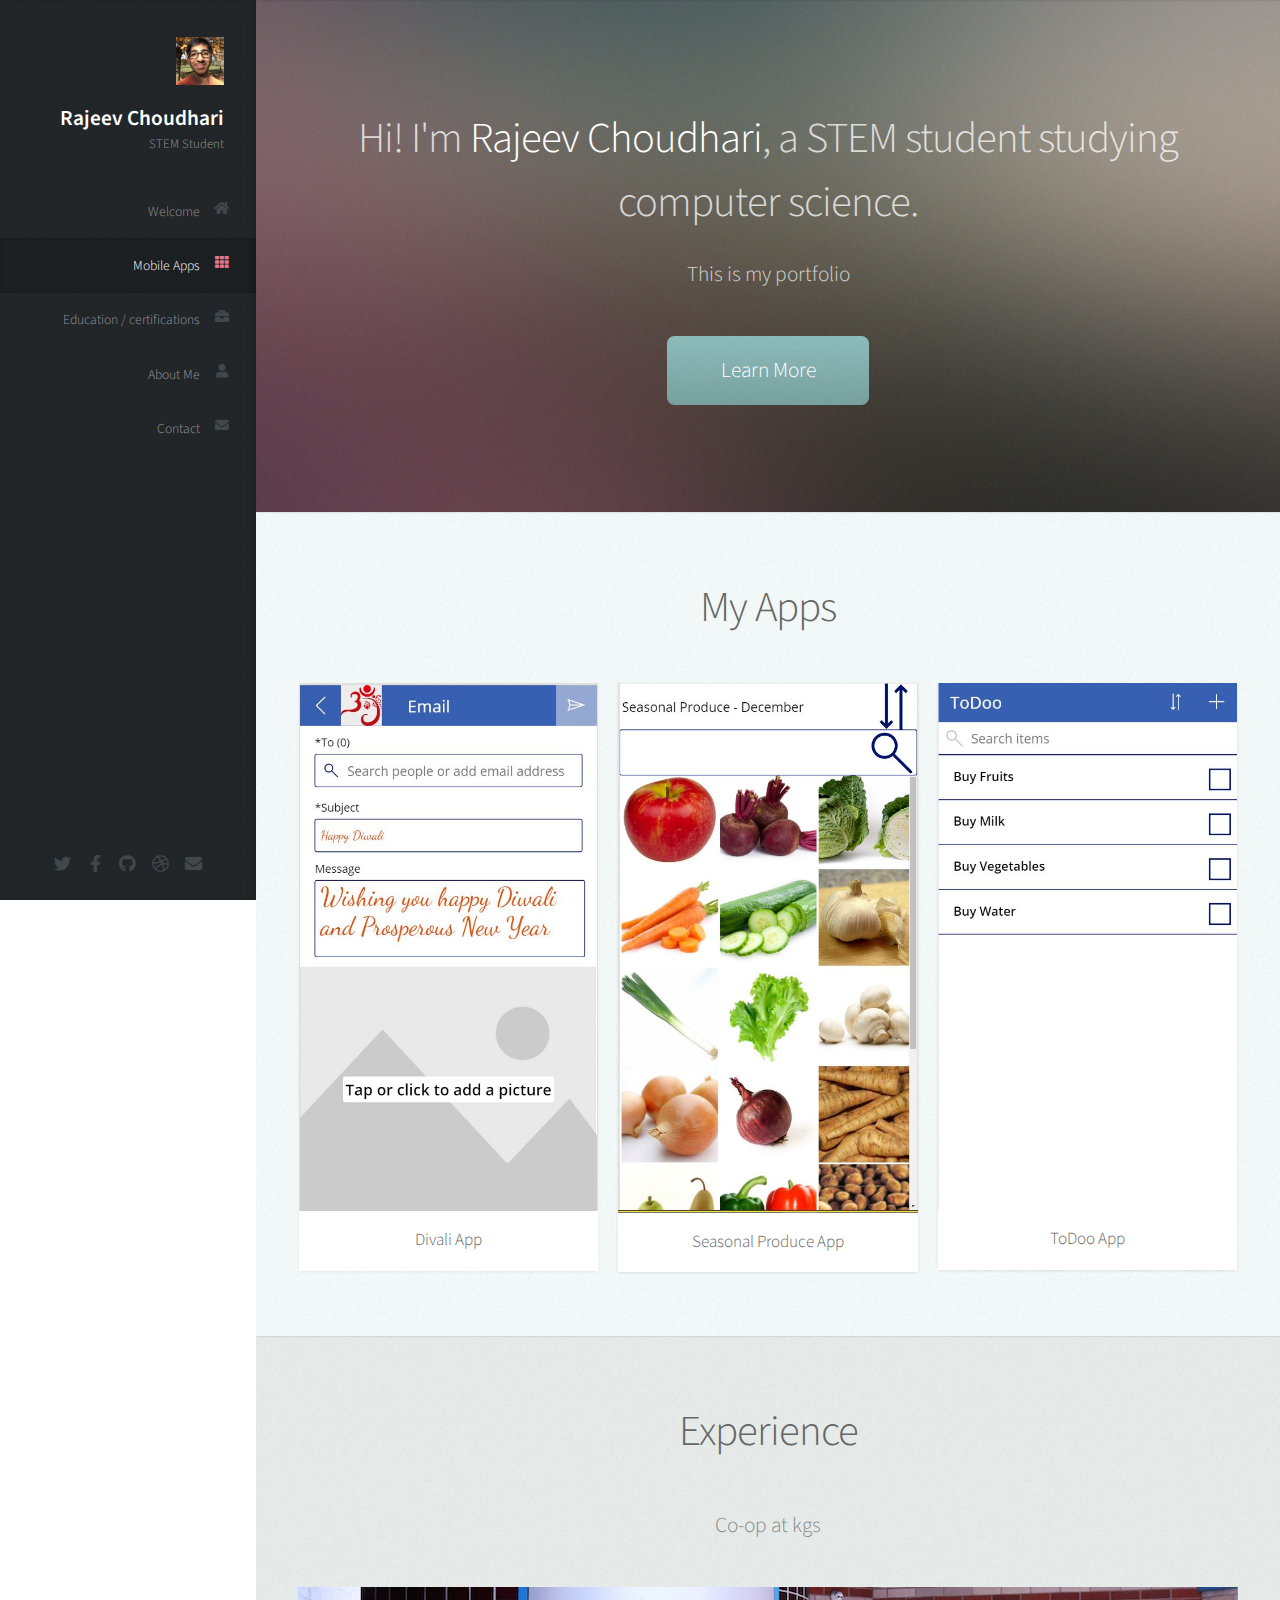
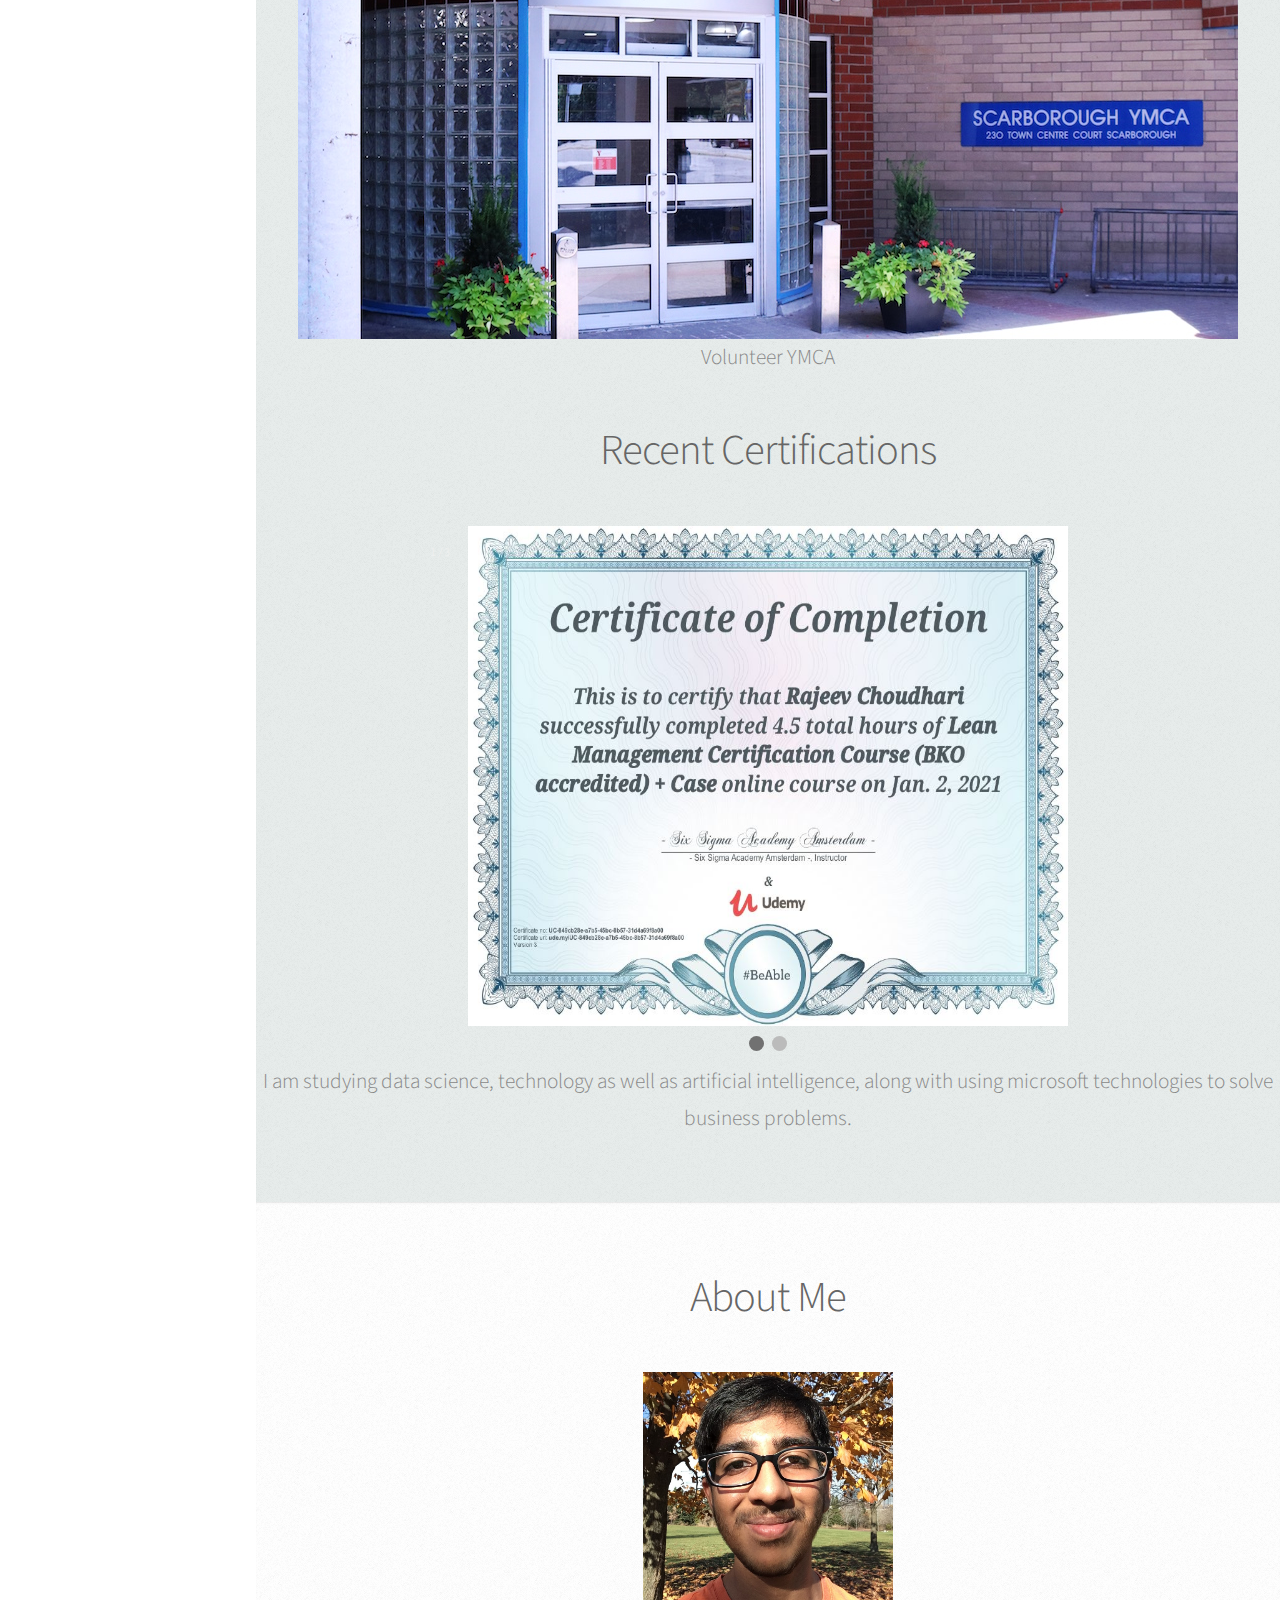
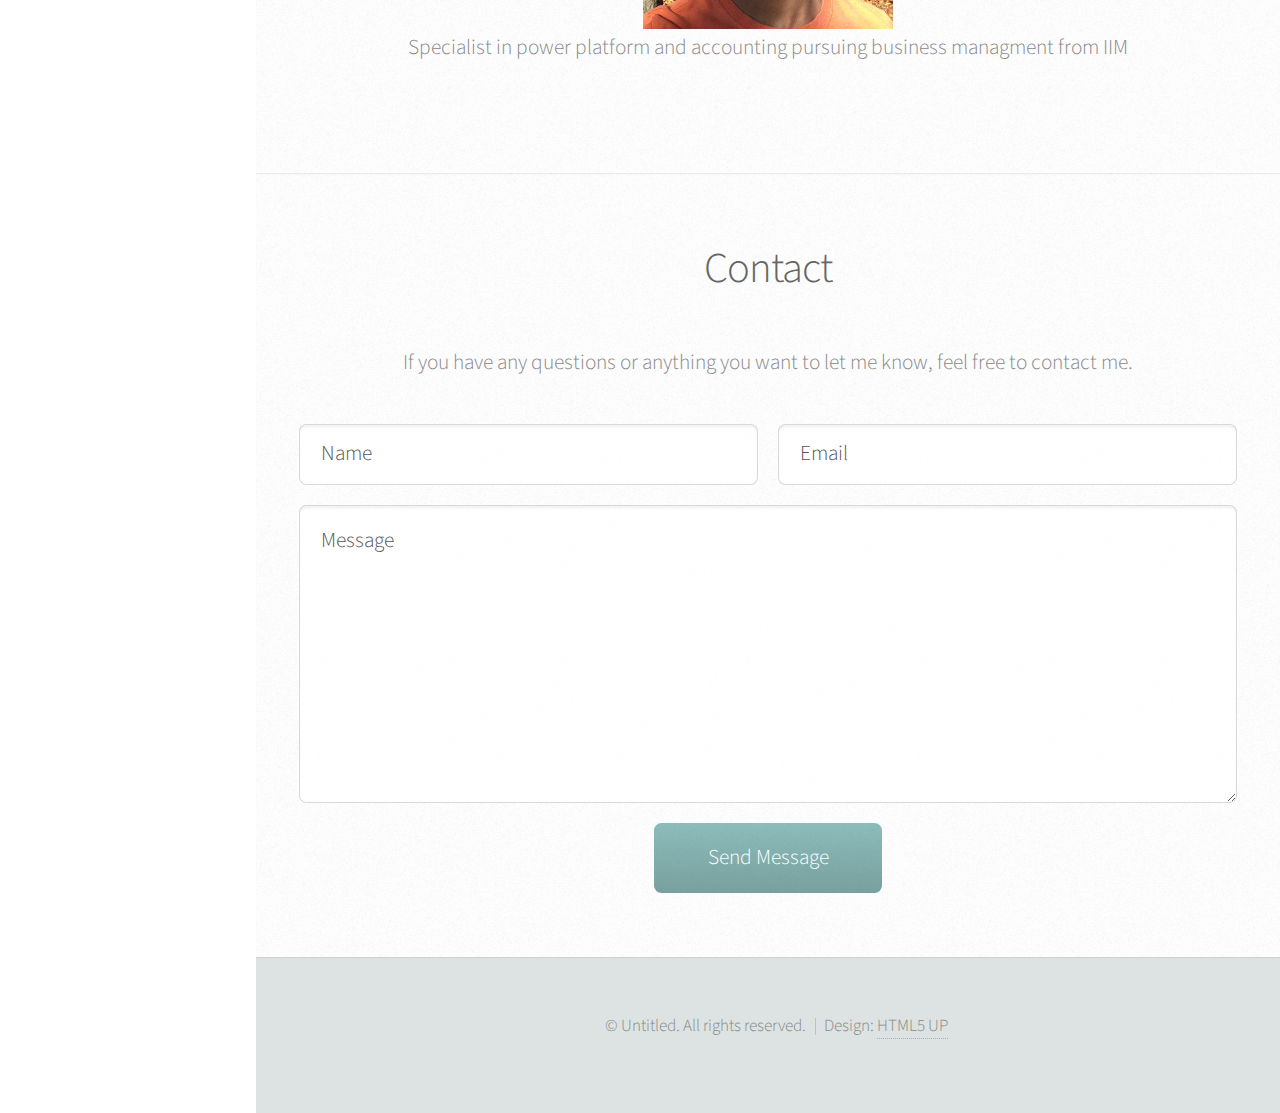
==== commit 48d138a0: "Update index.html" ====
--- a/index.html
+++ b/index.html
@@ -234,13 +234,7 @@
 		<div class="numbertext">2/ 3</div>
 		<img src="images/ExcelPowerBI.JPG" Height = 500 width = 600>
 	  </div>
-	  
-		  <div class="mySlides fade">
-		<div class="numbertext">3 / 3</div>
-		<img src="images/ExcelPowerBI.JPG" Height = 500 width = 600>
-	  </div>
-	  
-	  
+		
 	  <!-- Next and previous buttons -->
 	 <!-- <a class="prev" onclick="plusSlides(-1)">&#10094;</a>-->
 	 <!-- <a class="next" onclick="plusSlides(1)">&#10095;</a>-->
@@ -249,7 +243,6 @@
 	<div style="text-align:center">
 	  <span class="dot" onclick="currentSlide(1)"></span>
 	  <span class="dot" onclick="currentSlide(2)"></span>
-	  <span class="dot" onclick="currentSlide(3)"></span>
 	</div>
 
 	<script>
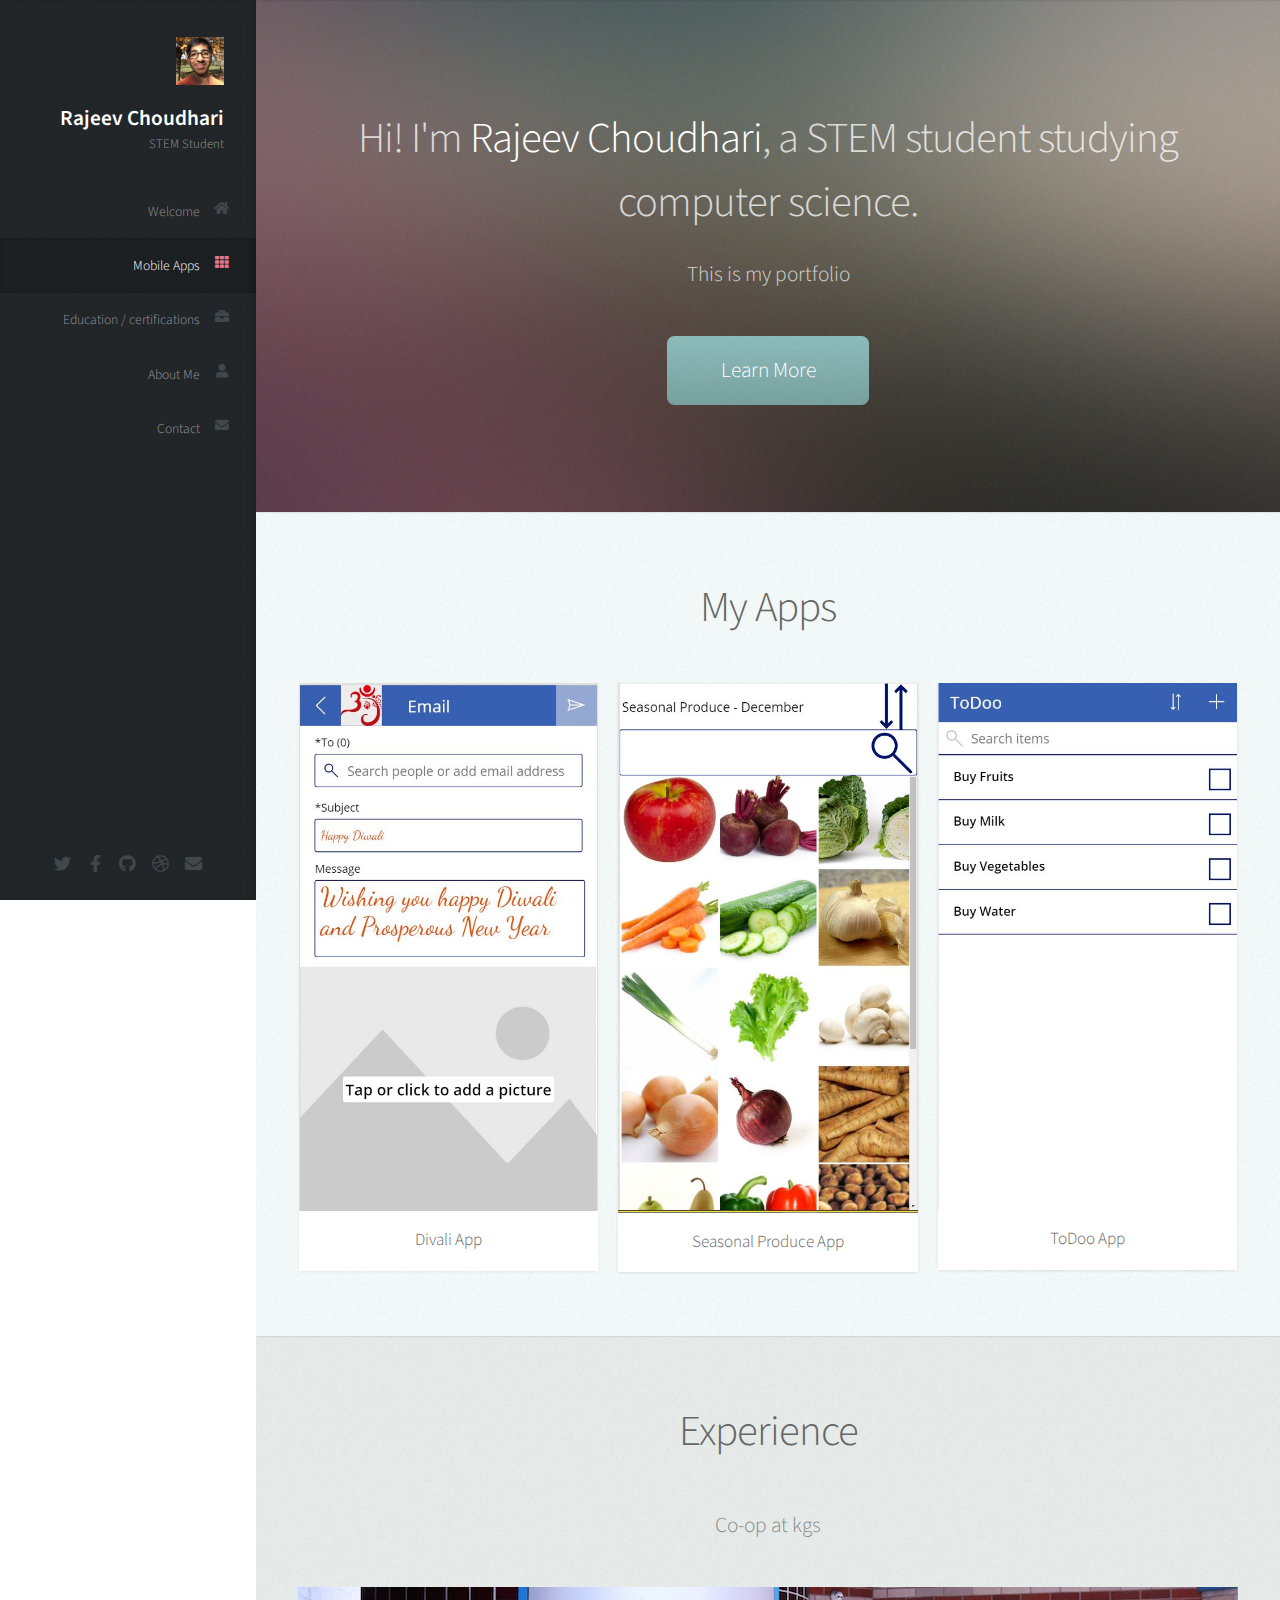
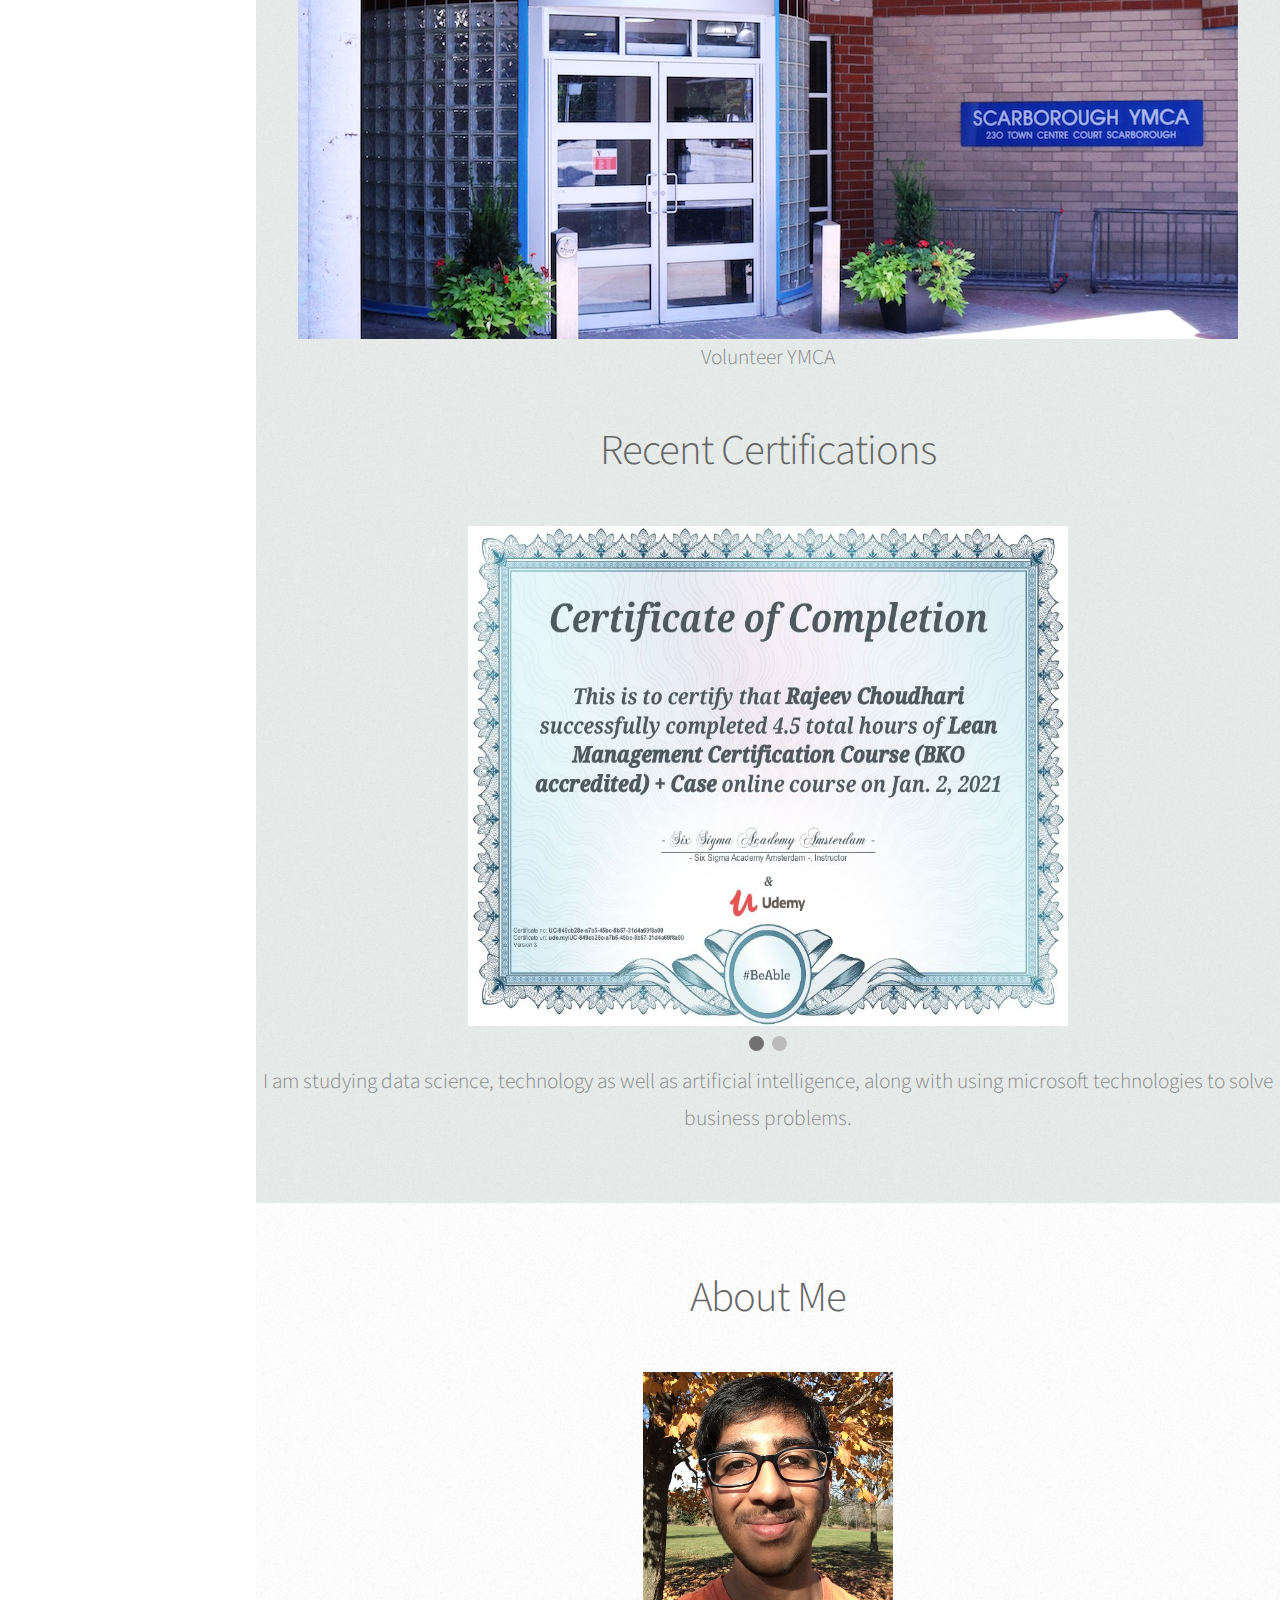
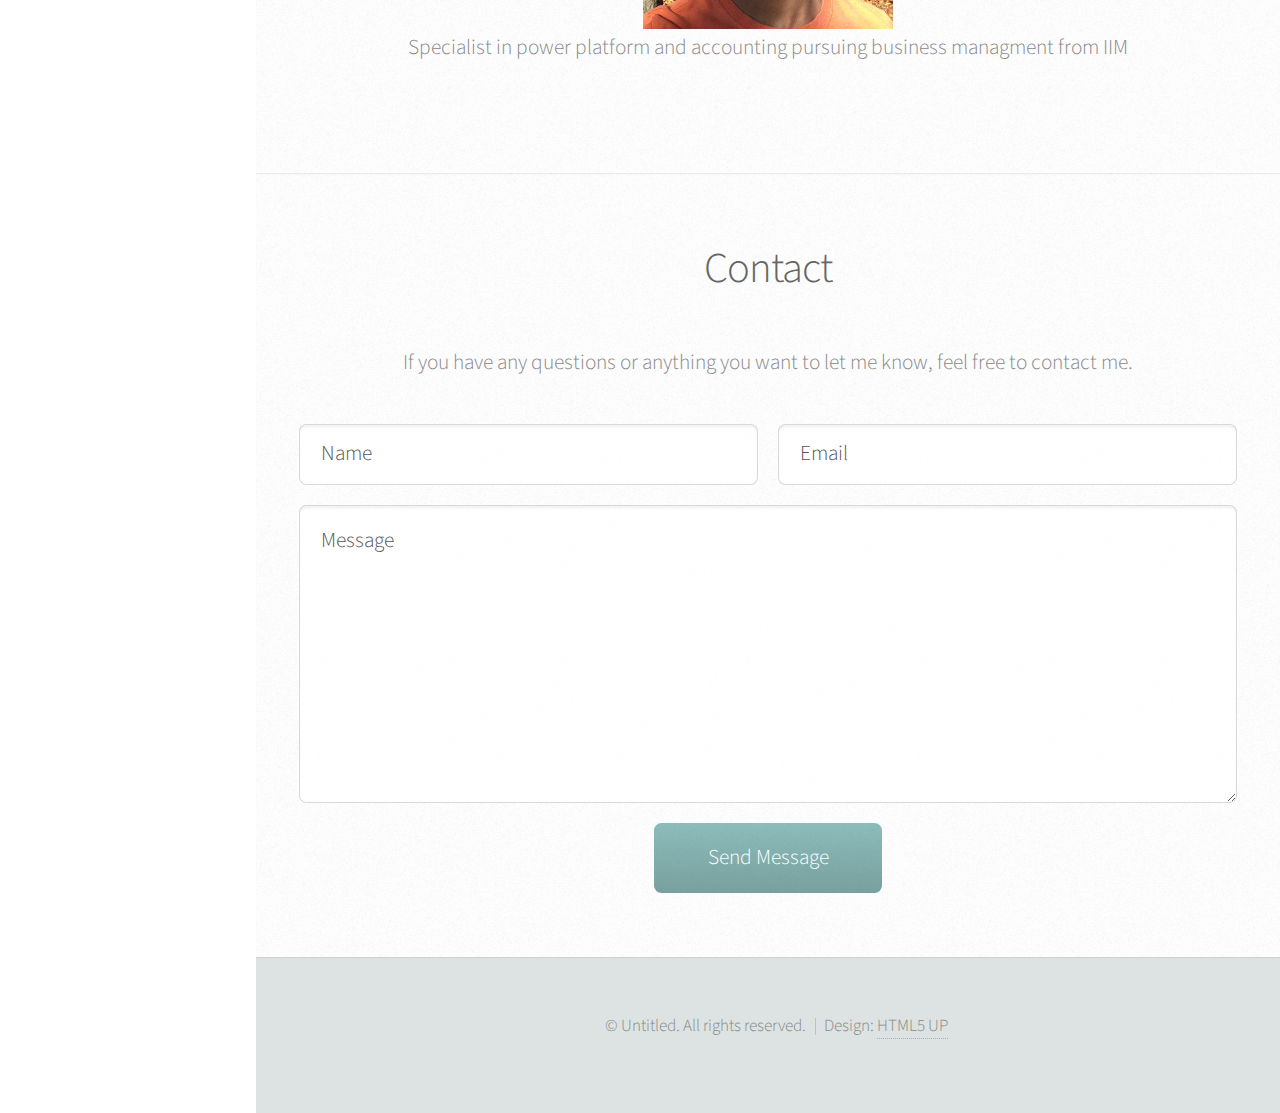
==== commit 5ac49837: "Update index.html" ====
--- a/index.html
+++ b/index.html
@@ -226,12 +226,12 @@
 	  <!-- Full-width images with number and caption text -->
 	  
 	  <div class="mySlides fade">
-		<div class="numbertext">1 / 3</div>
+		<div class="numbertext">1 / 2</div>
 		<img src="images/Lean.JPG" Height = 500 width = 600>
 	  </div>
 	  
 	  	  <div class="mySlides fade">
-		<div class="numbertext">2/ 3</div>
+		<div class="numbertext">2/ 2</div>
 		<img src="images/ExcelPowerBI.JPG" Height = 500 width = 600>
 	  </div>
 		
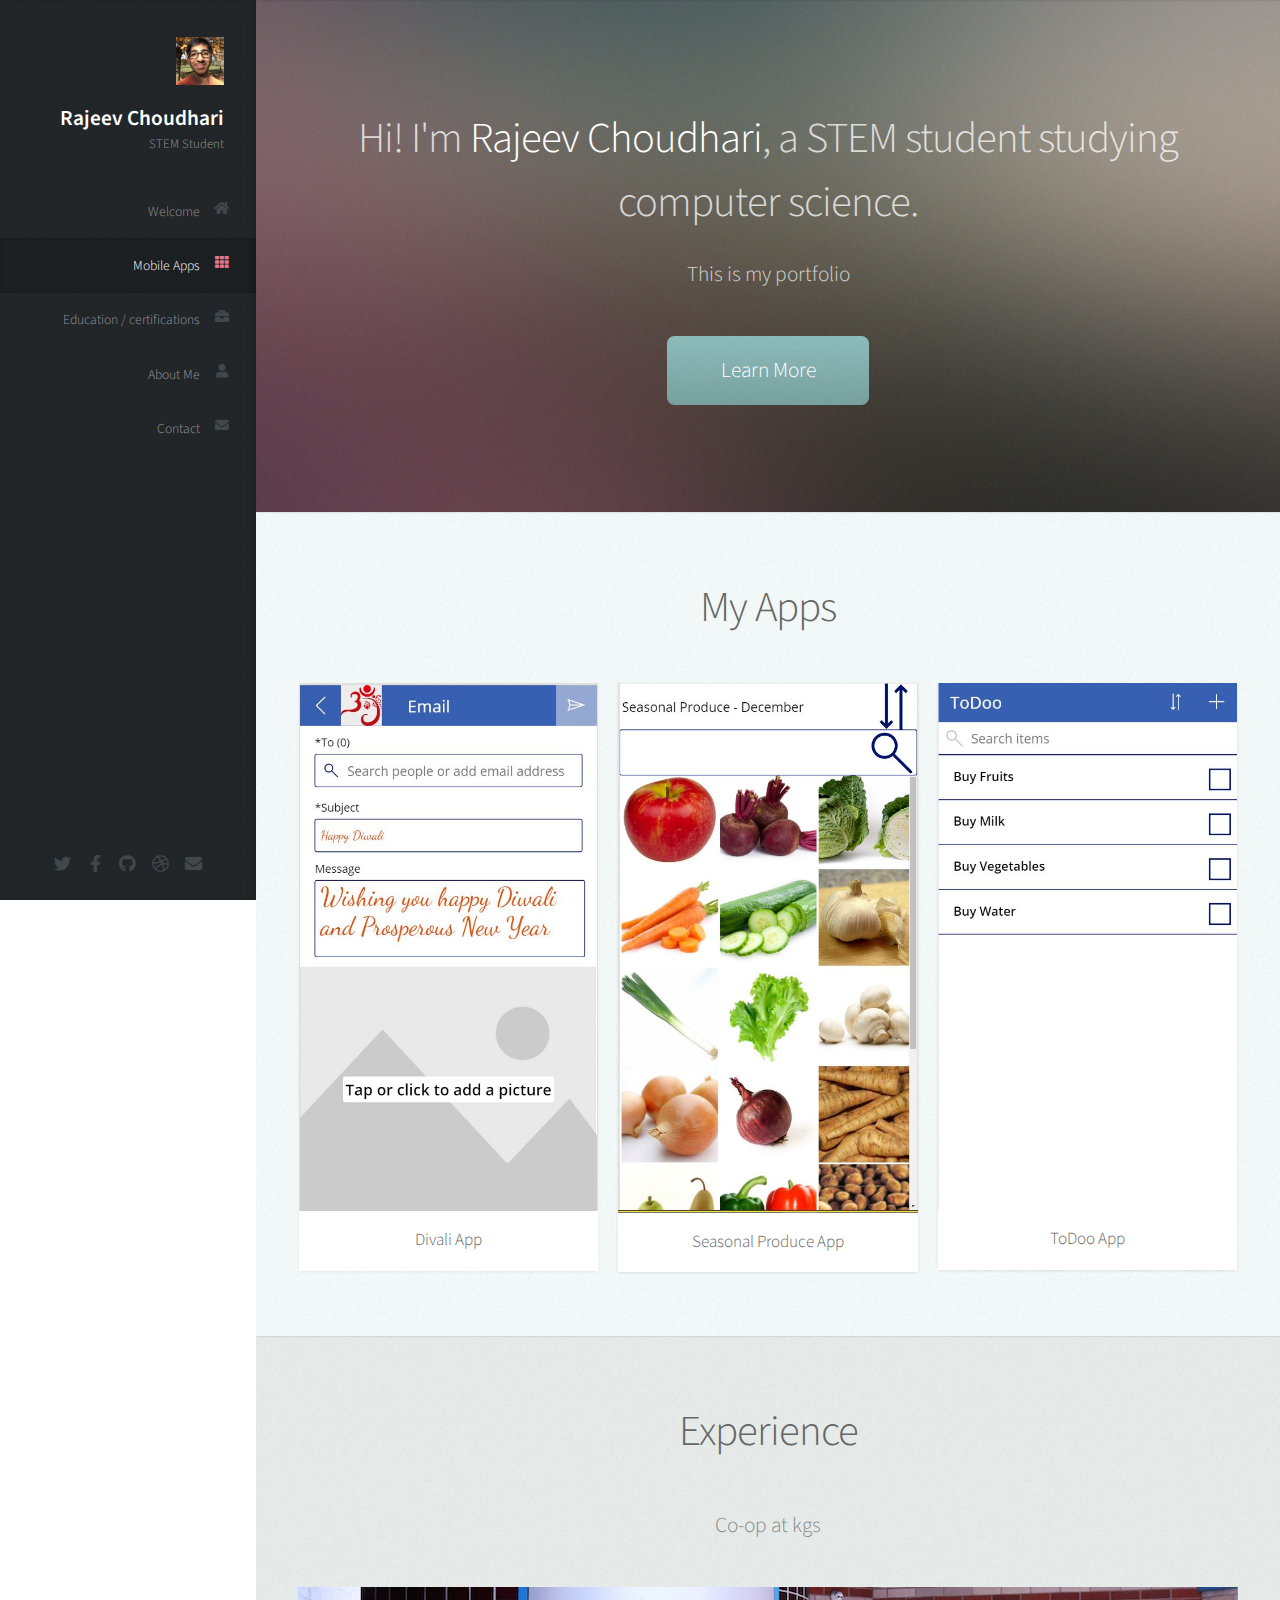
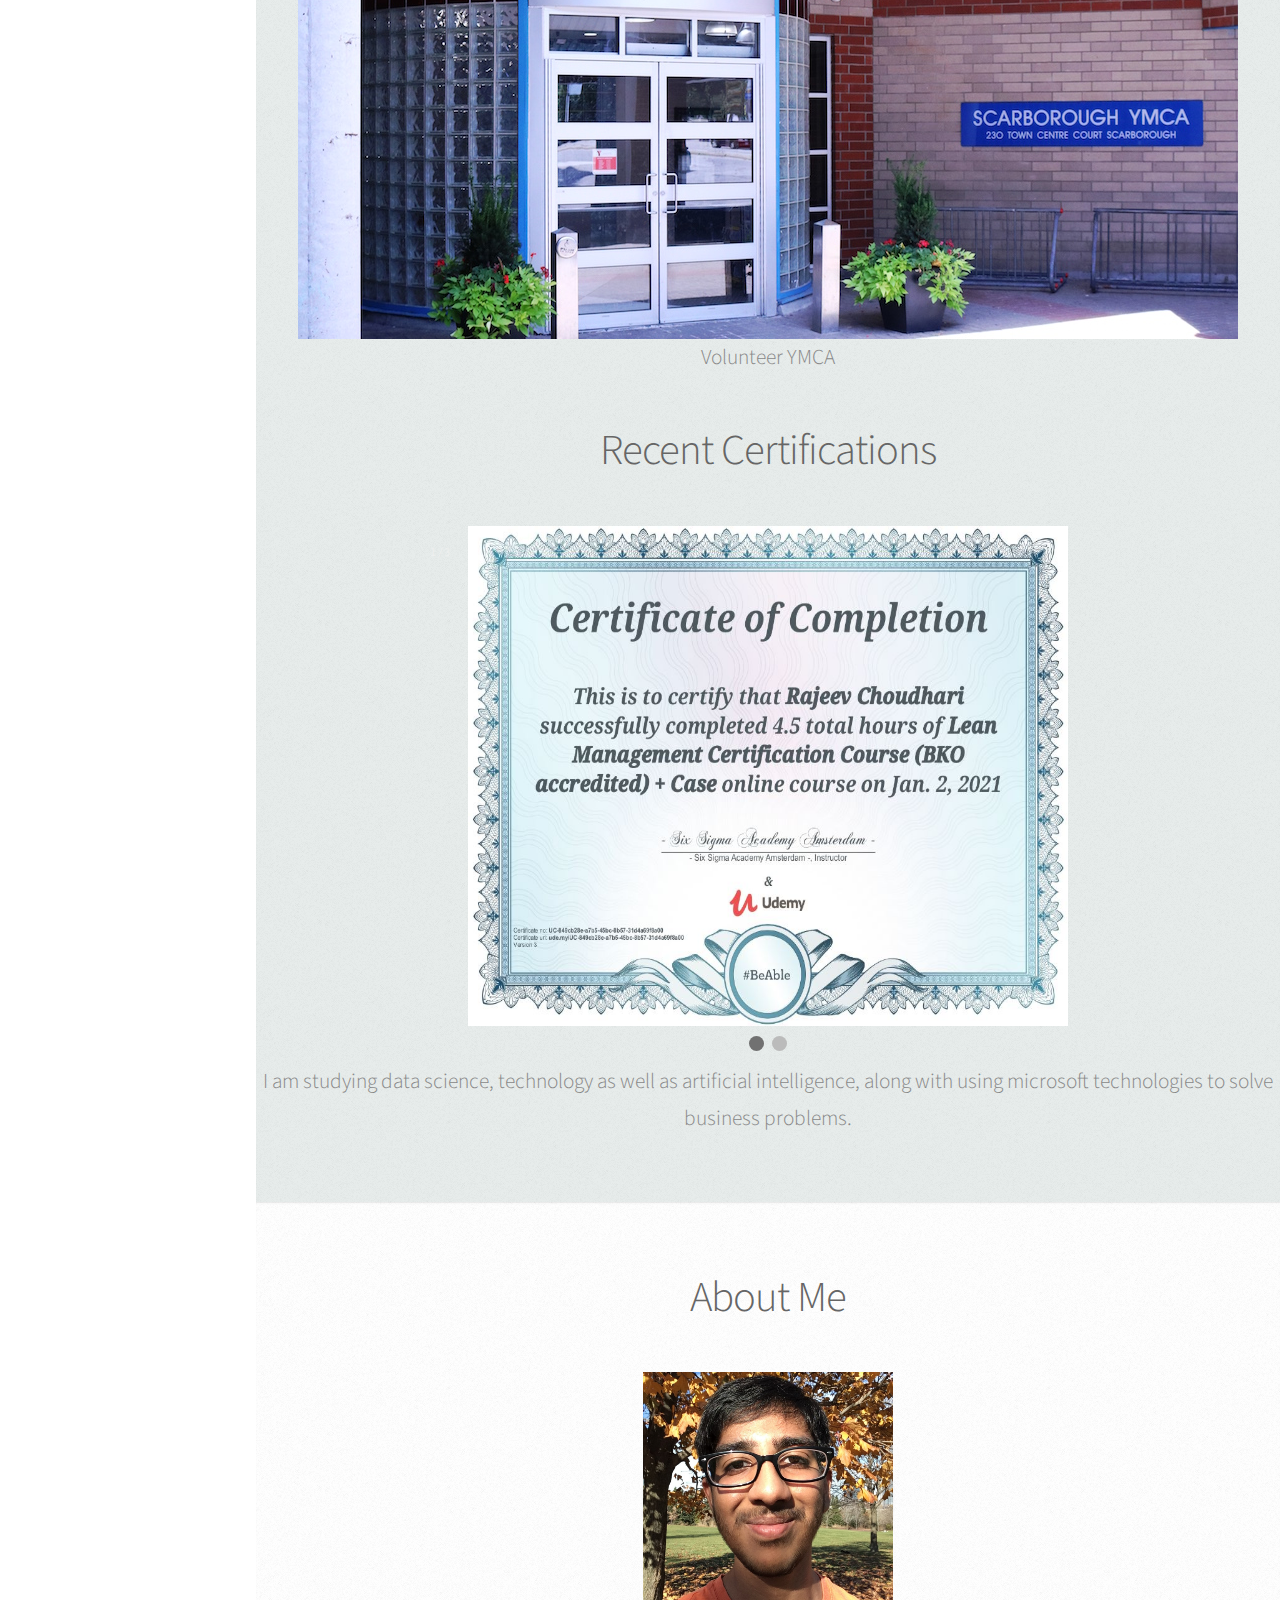
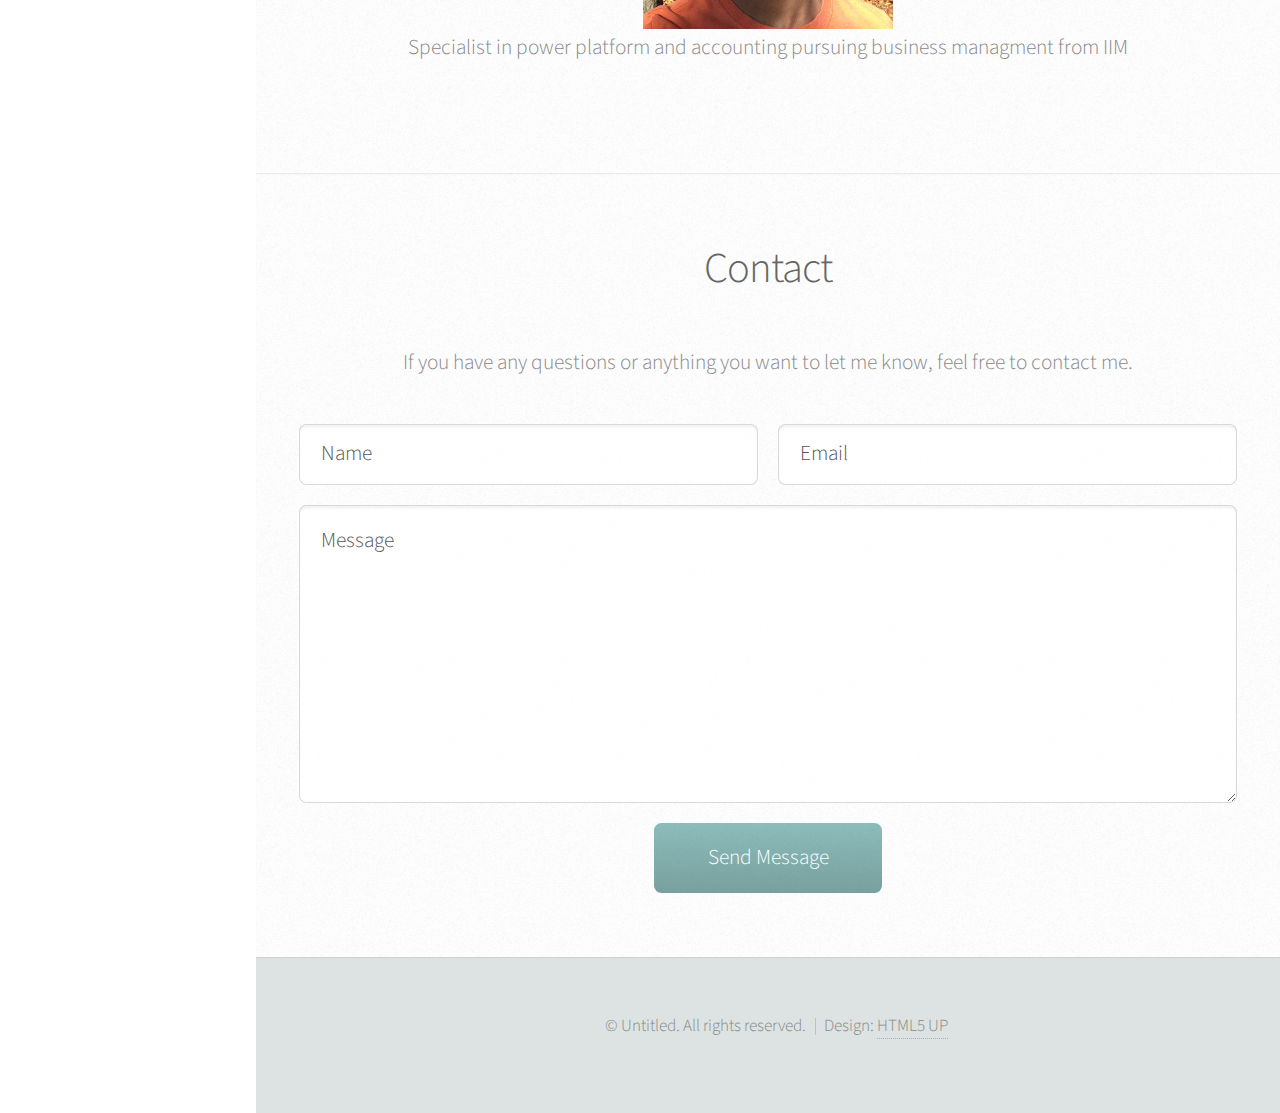
==== commit 10b42f0a: "Update index.html" ====
--- a/index.html
+++ b/index.html
@@ -226,13 +226,18 @@
 	  <!-- Full-width images with number and caption text -->
 	  
 	  <div class="mySlides fade">
-		<div class="numbertext">1 / 2</div>
+		<div class="numbertext">1 / 3</div>
 		<img src="images/Lean.JPG" Height = 500 width = 600>
 	  </div>
 	  
 	  	  <div class="mySlides fade">
-		<div class="numbertext">2/ 2</div>
+		<div class="numbertext">2/ 3</div>
 		<img src="images/ExcelPowerBI.JPG" Height = 500 width = 600>
+	  </div>
+		
+		  	  <div class="mySlides fade">
+		<div class="numbertext">3/ 3</div>
+		<img src="images/CERT-Fundamentals-Power-Platform.png" Height = 500 width = 600>
 	  </div>
 		
 	  <!-- Next and previous buttons -->
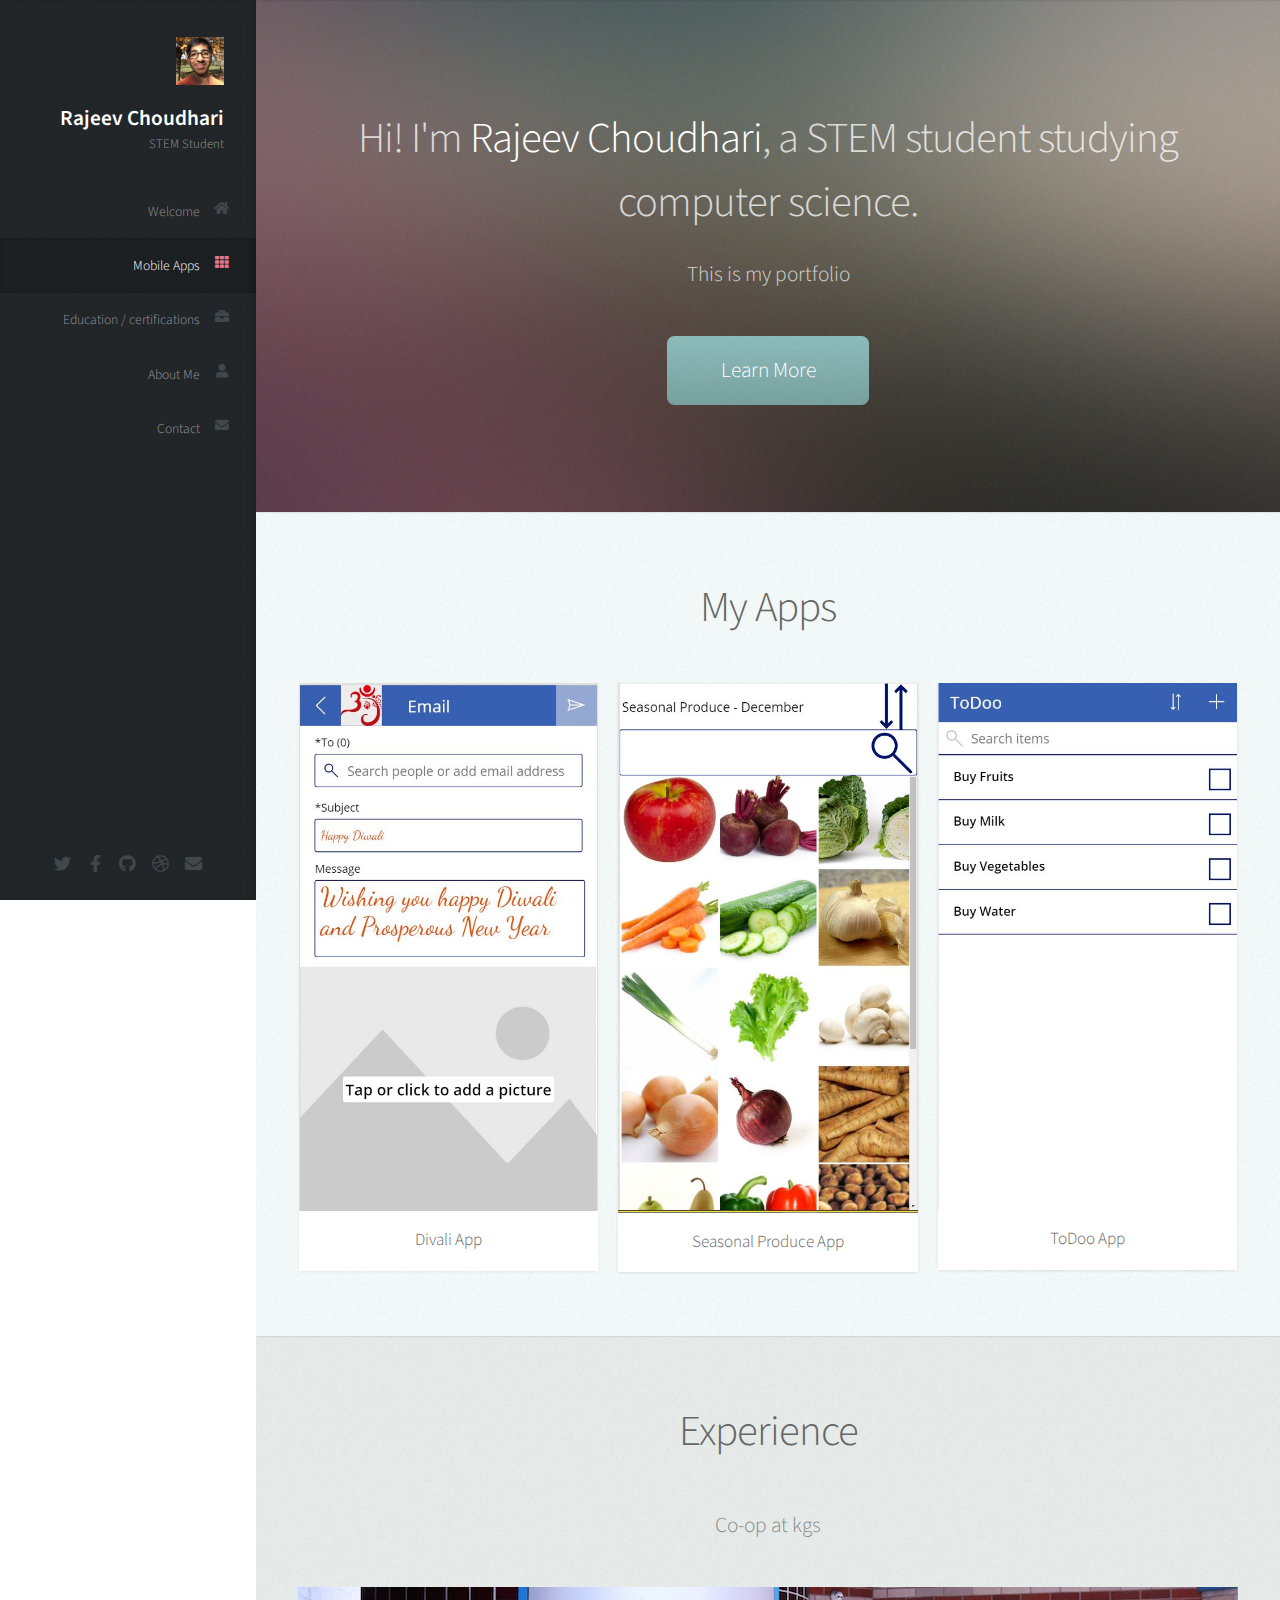
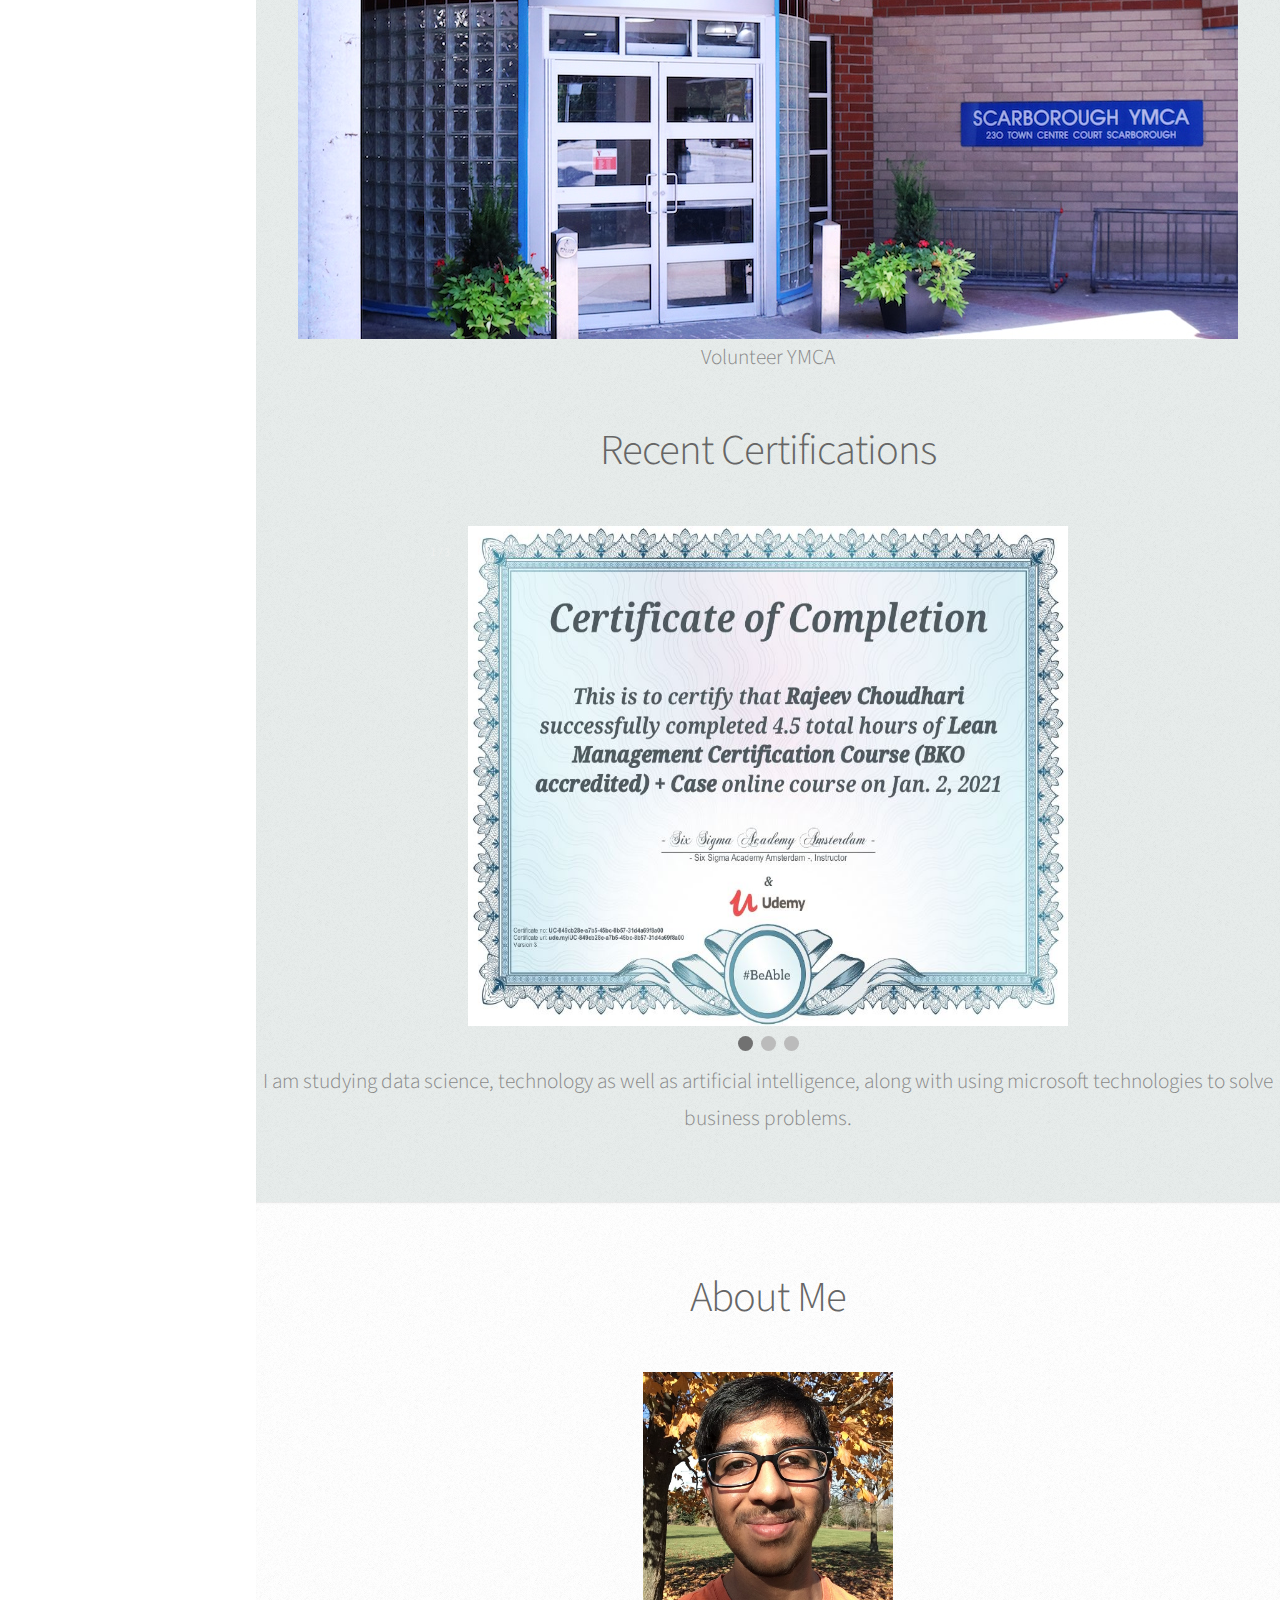
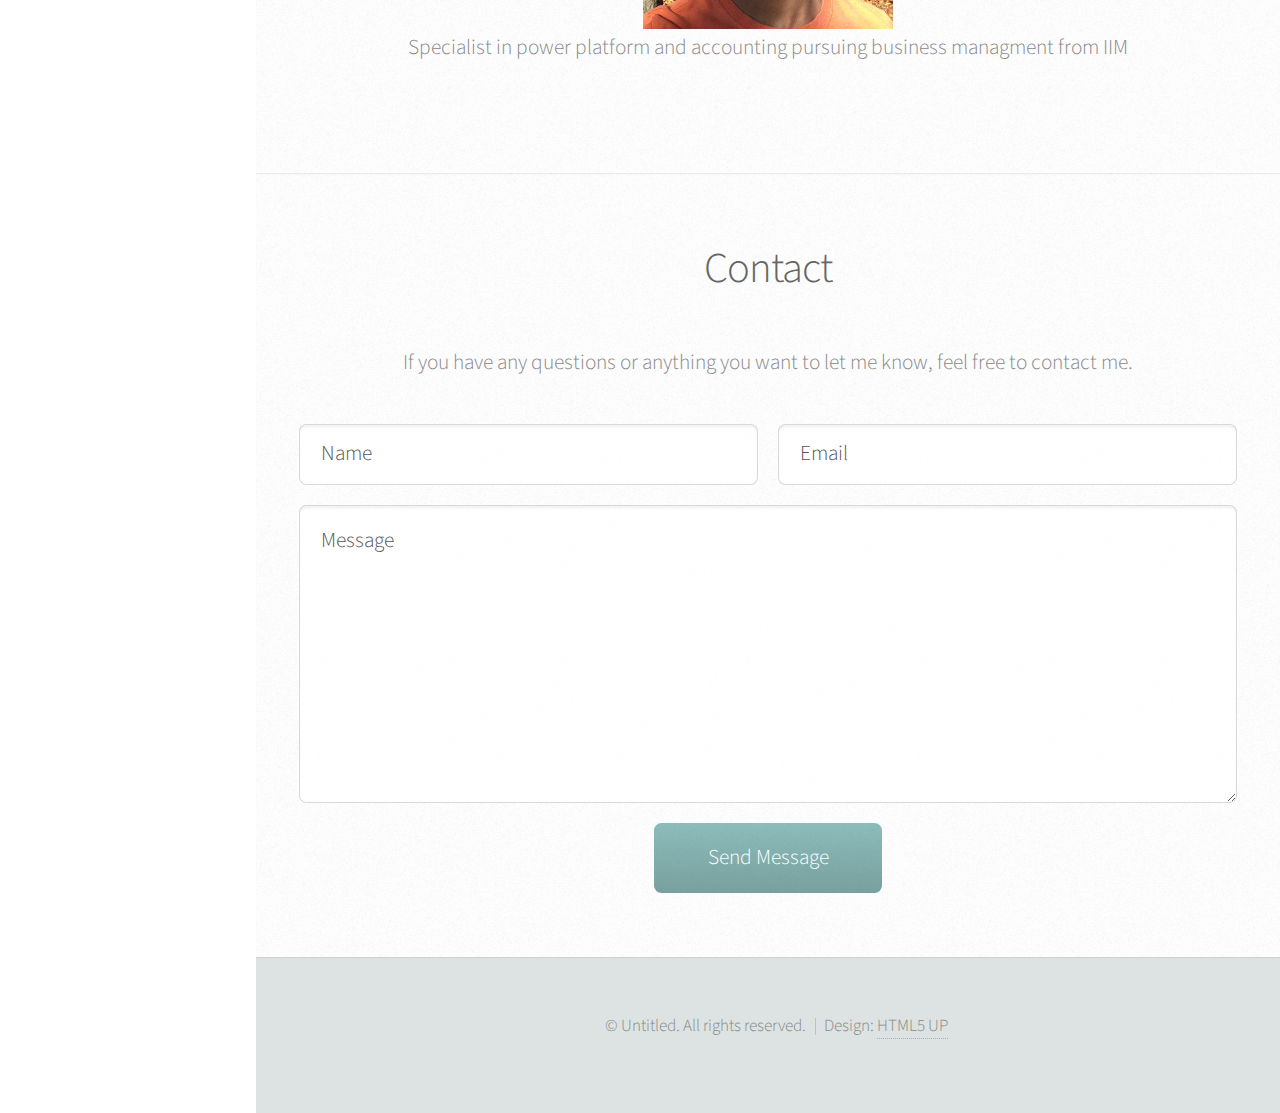
==== commit 71153624: "Update index.html" ====
--- a/index.html
+++ b/index.html
@@ -248,6 +248,7 @@
 	<div style="text-align:center">
 	  <span class="dot" onclick="currentSlide(1)"></span>
 	  <span class="dot" onclick="currentSlide(2)"></span>
+	  <span class="dot" onclick="currentSlide(3)"></span>
 	</div>
 
 	<script>
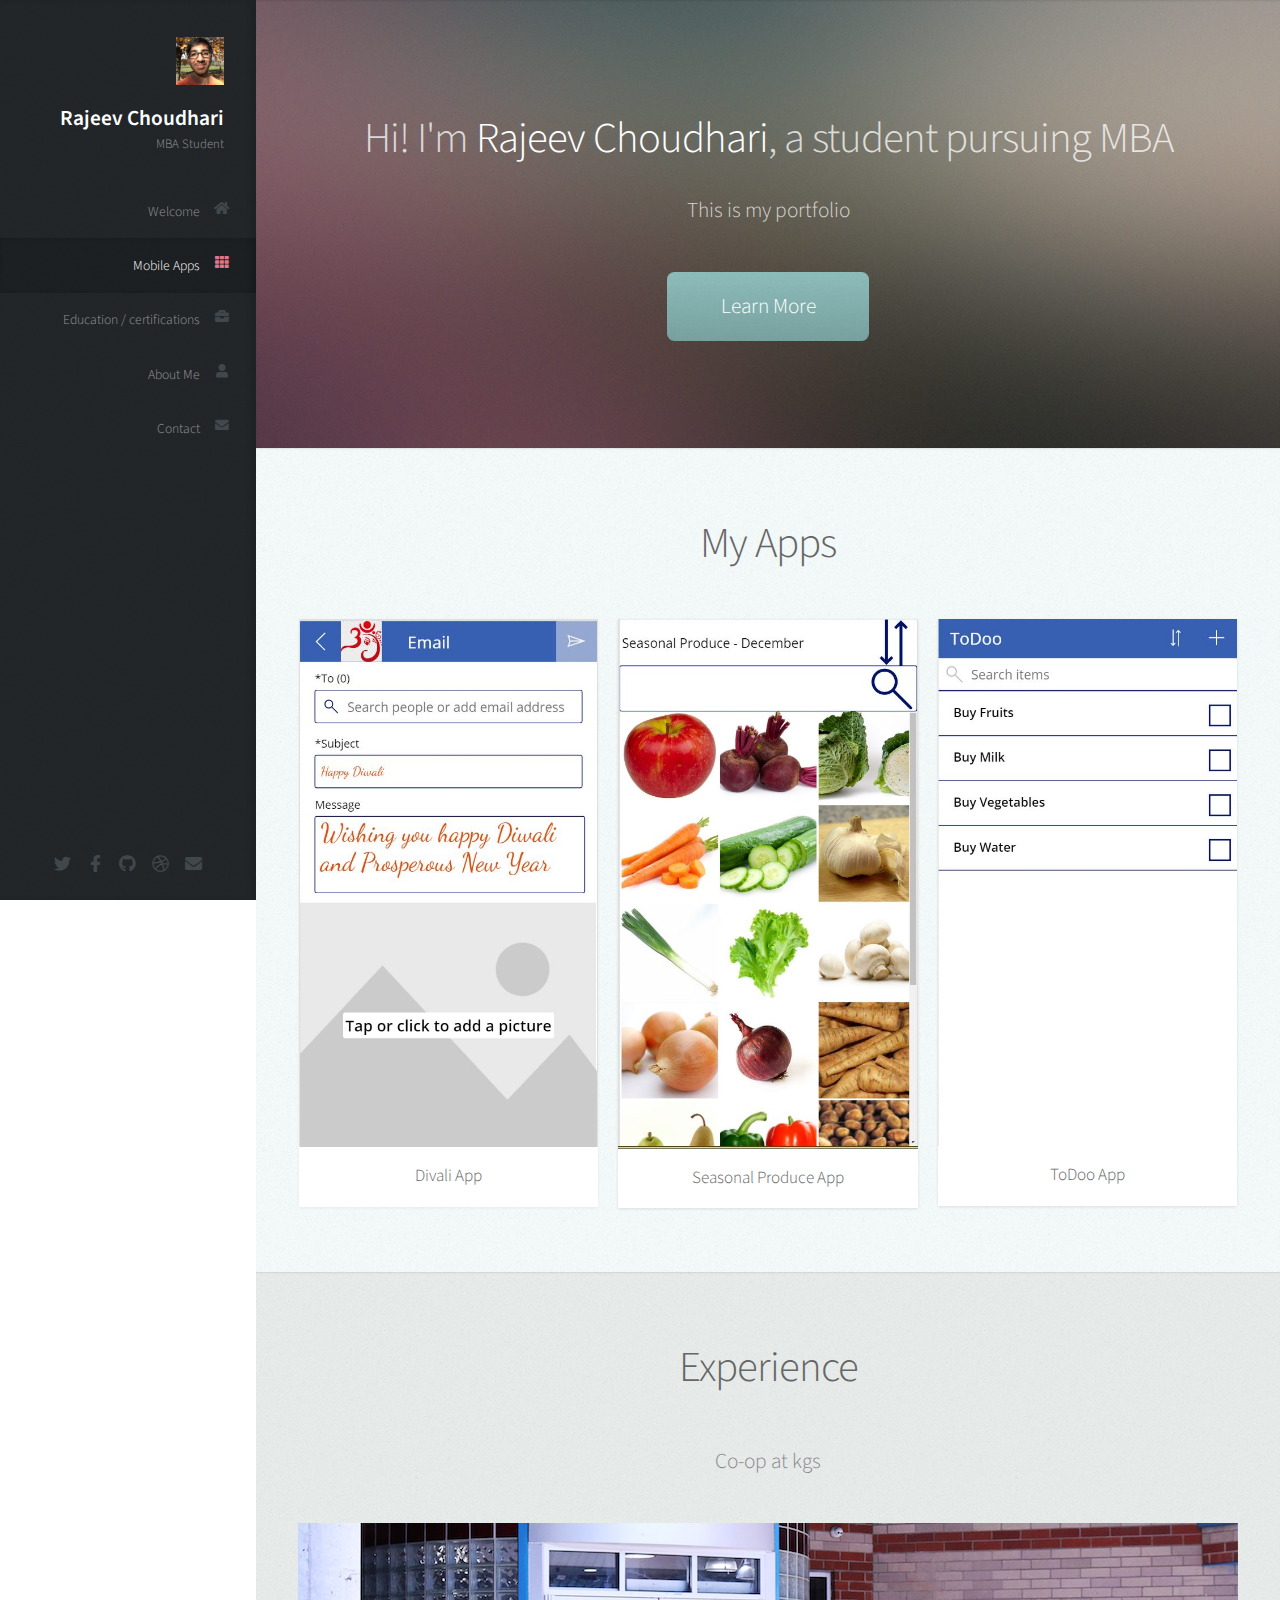
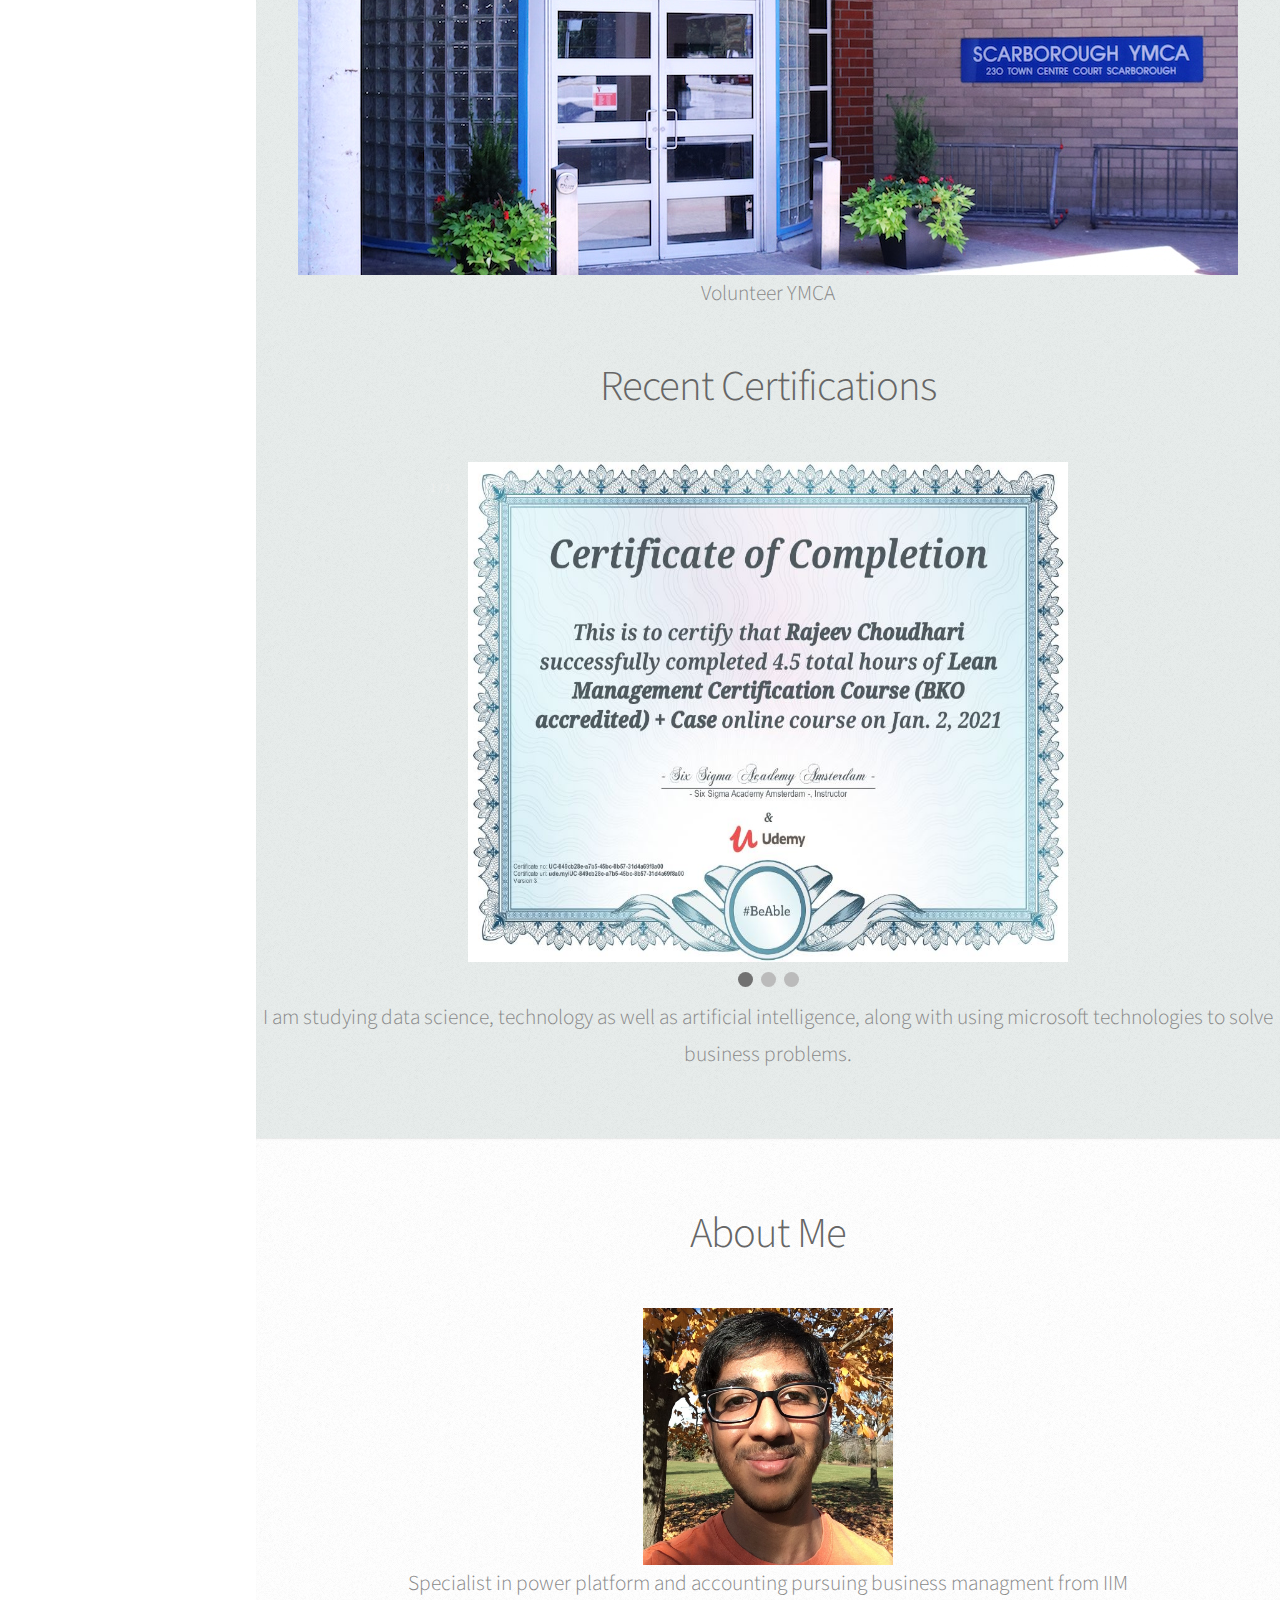
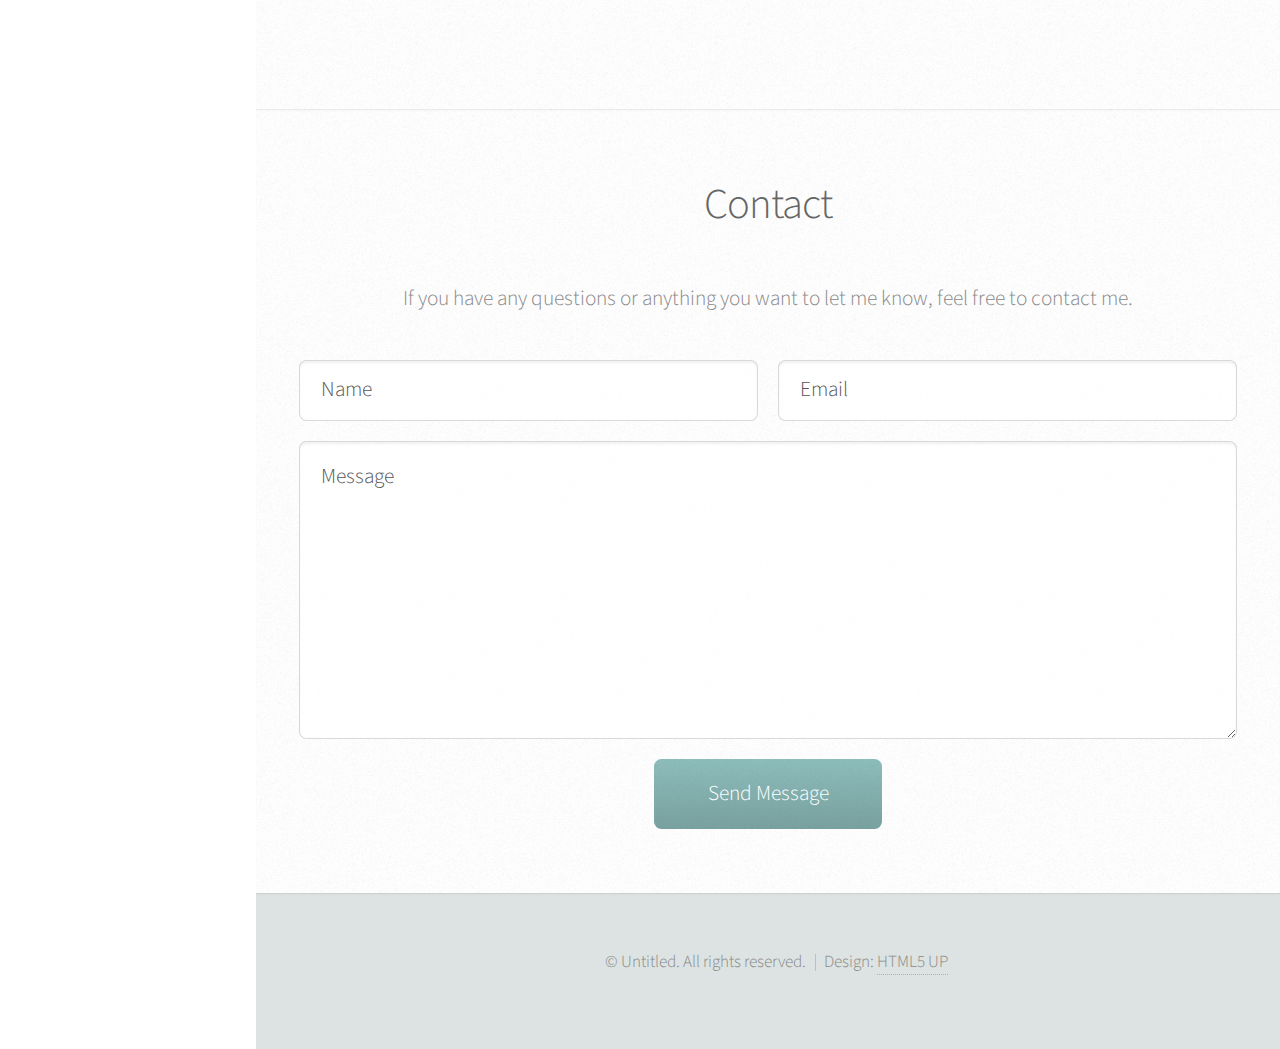
==== commit 41e13025: "Update index.html" ====
--- a/index.html
+++ b/index.html
@@ -23,7 +23,7 @@
 							<div id="logo">
 								<span class="image avatar48"><img src="images/MySelfie.JPG" alt="" /></span>
 								<h1 id="title">Rajeev Choudhari</h1>
-								<p>STEM Student</p>
+								<p>MBA Student</p>
 							</div>
 
 						<!-- Nav -->
@@ -62,8 +62,8 @@
 							<div class="container">
 
 								<header>
-									<h2 class="alt">Hi! I'm <strong>Rajeev Choudhari</strong>, a STEM student studying<br />
-									computer science.</h2>
+									<h2 class="alt">Hi! I'm <strong>Rajeev Choudhari</strong>, a student pursuing MBA
+								 </h2>
 									
 									<p>
 									This is my portfolio
